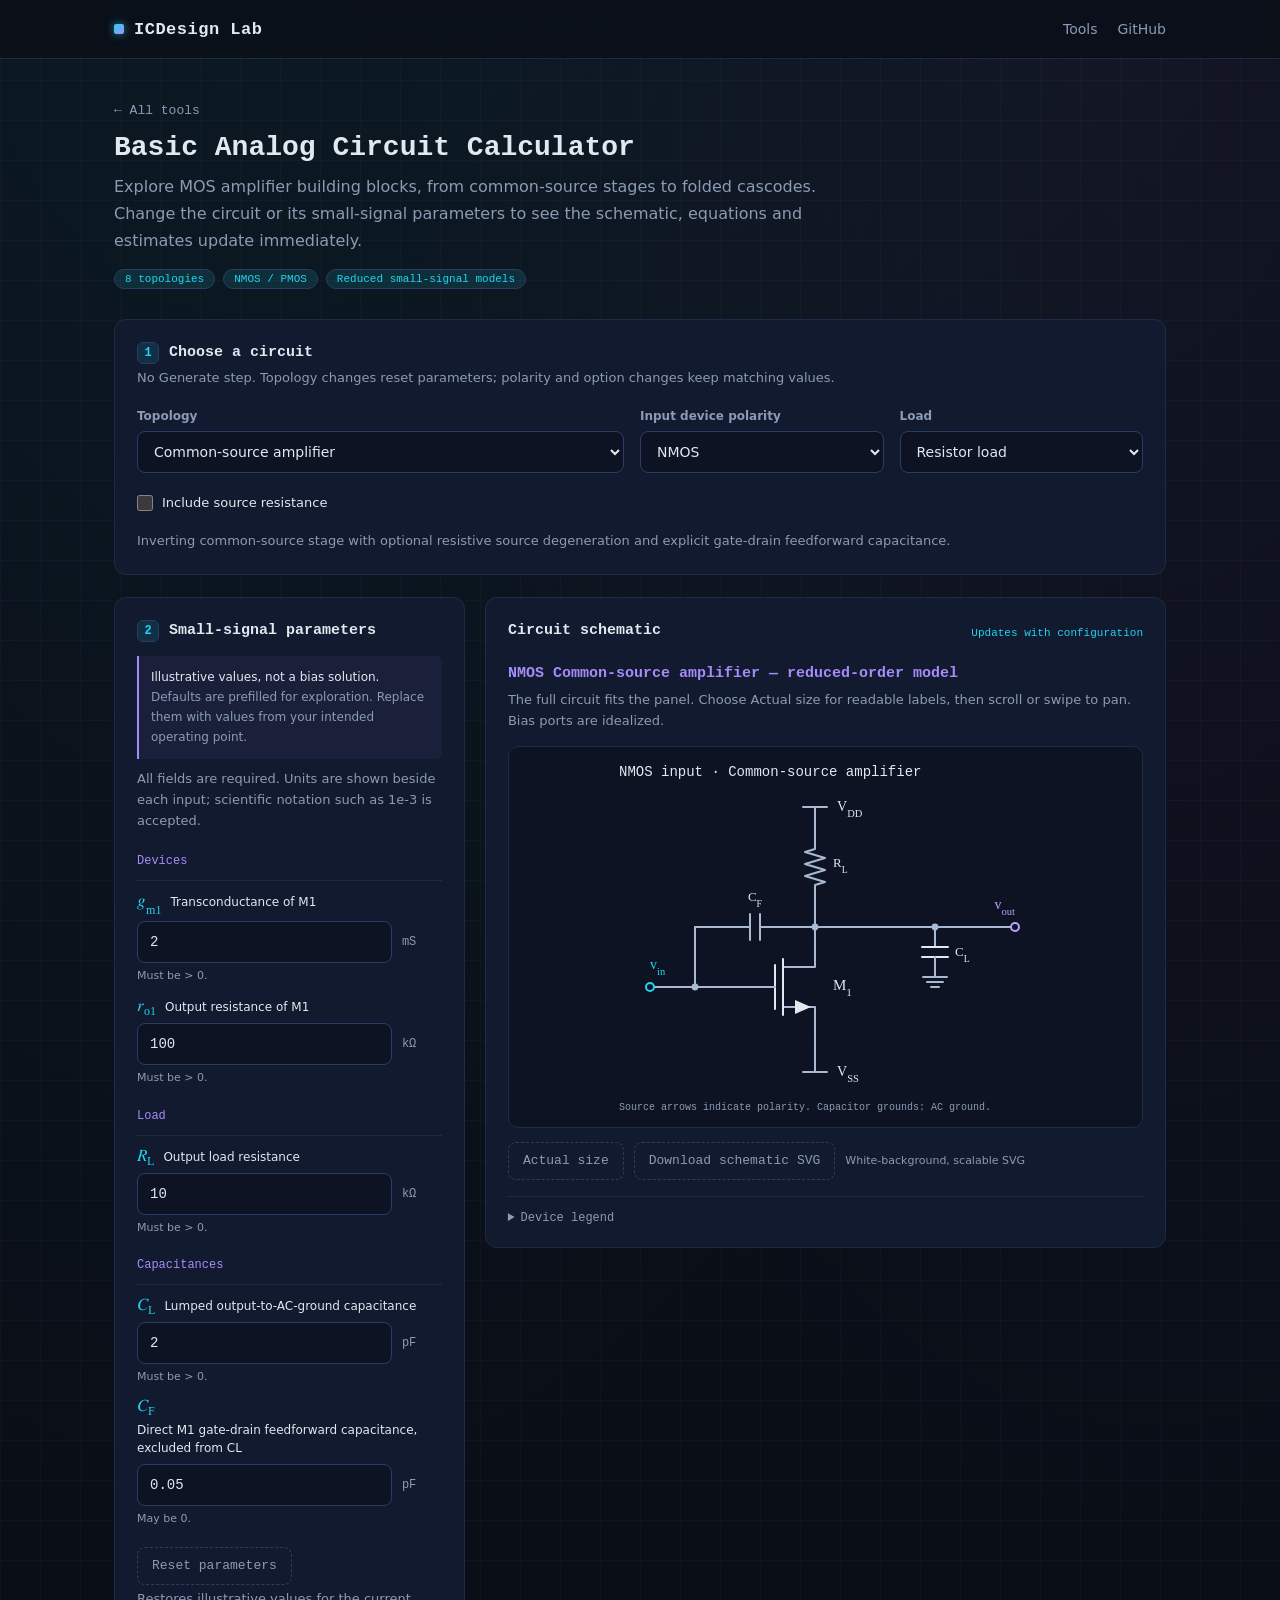
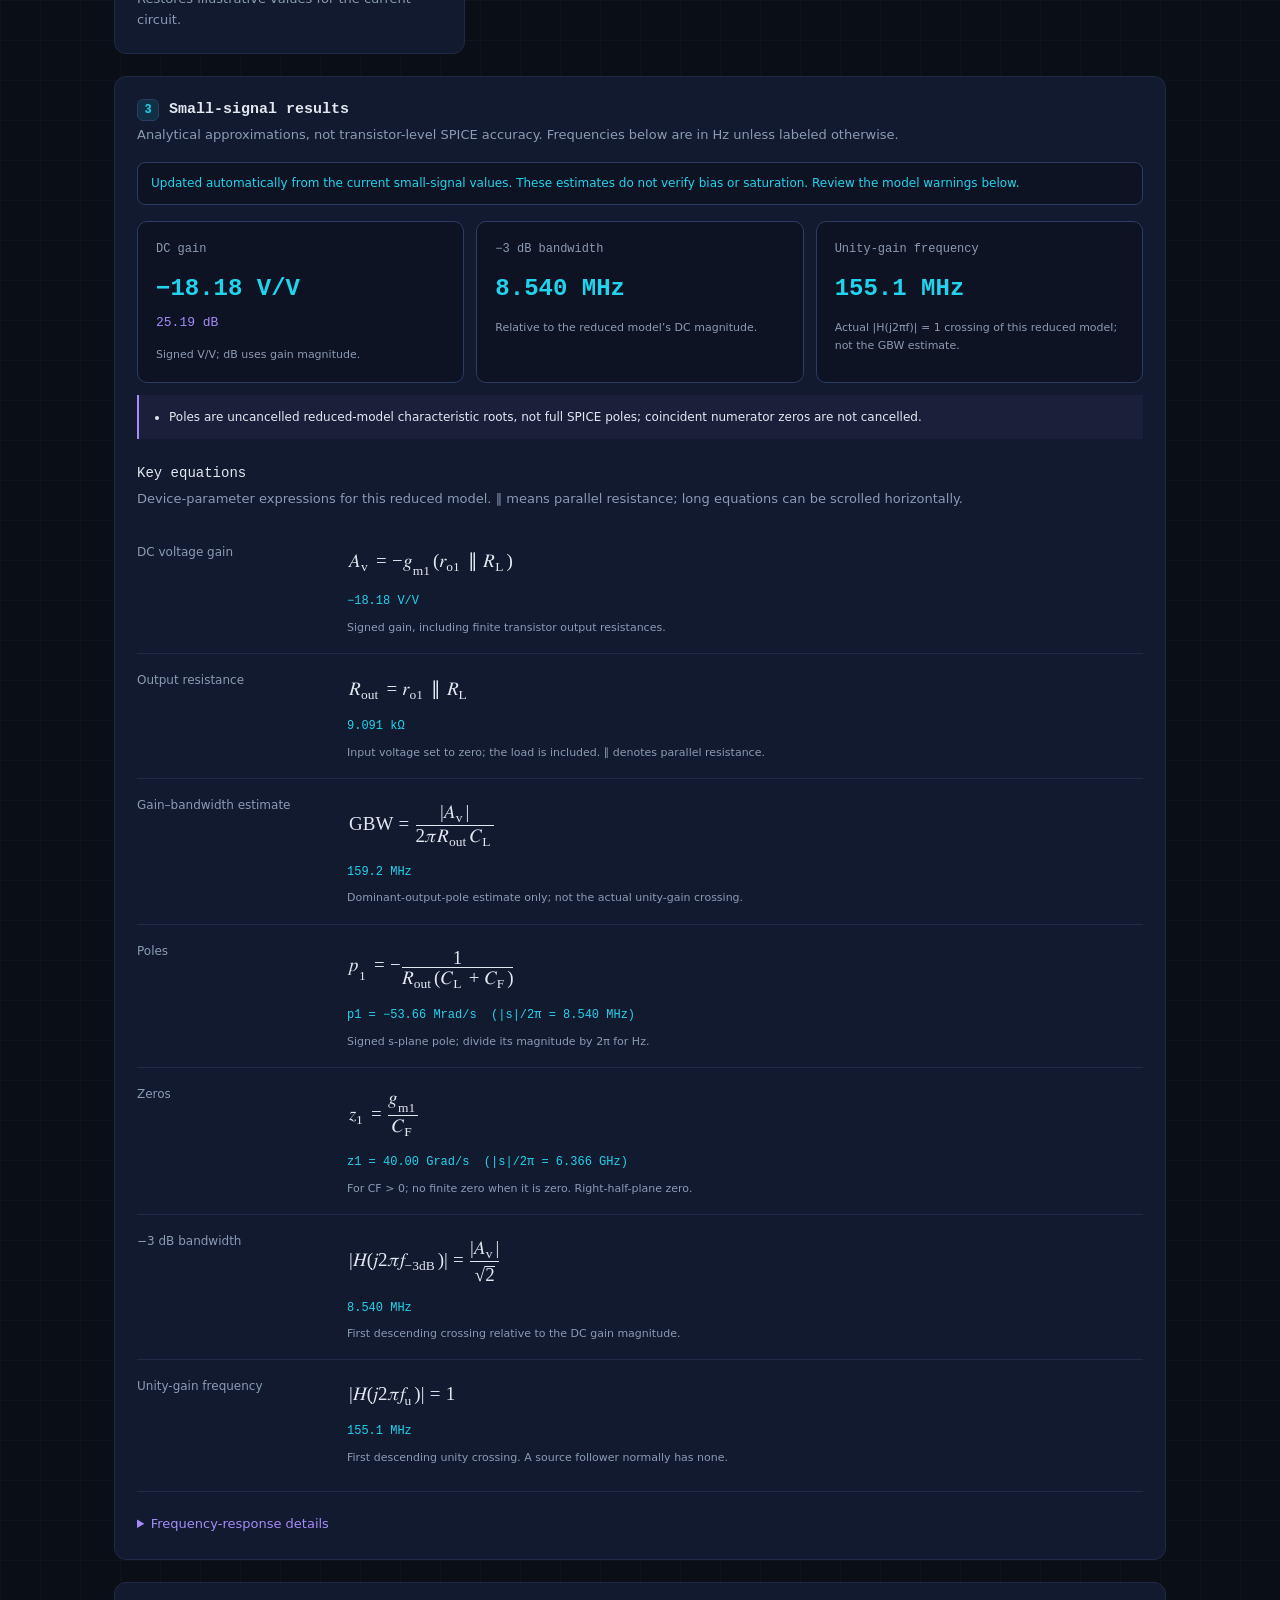
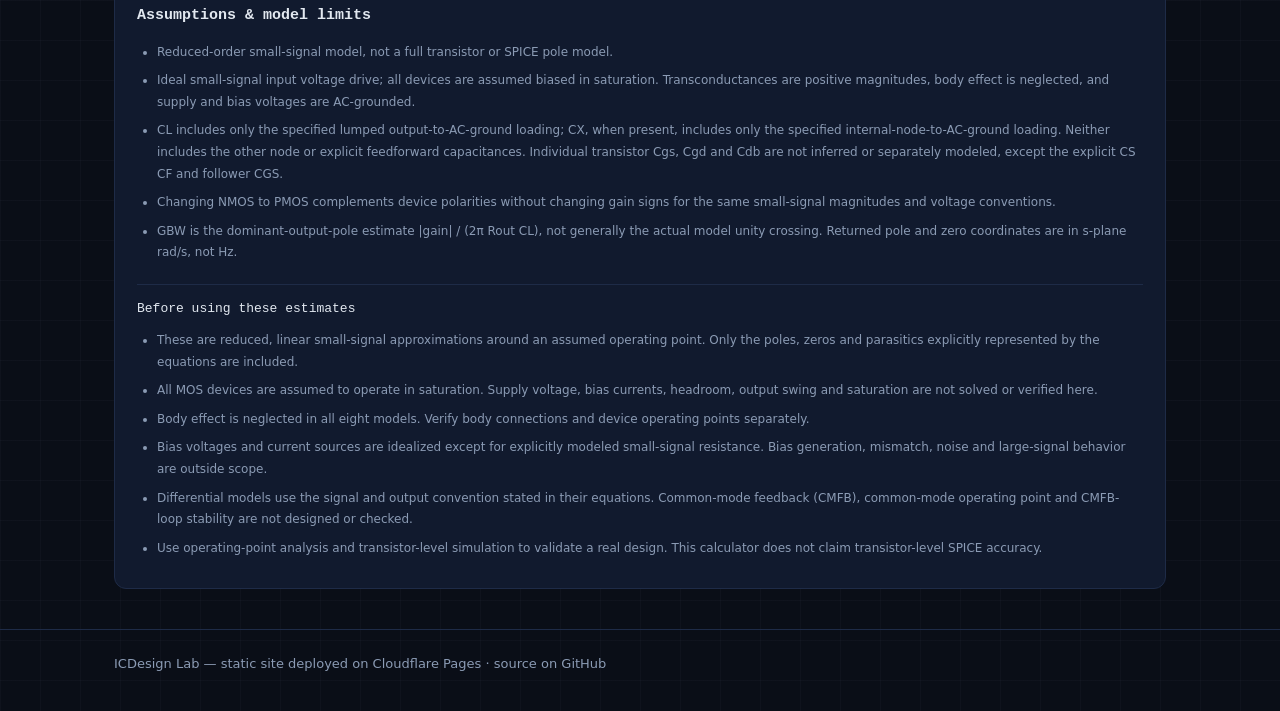
==== tools/analog-calculator.html @ 5e12c467 "feat(tools): add analog calculator and improve interactions Add textbook-style small-signal analysis" ====
<!DOCTYPE html>
<html lang="en">
<head>
  <meta charset="UTF-8">
  <meta name="viewport" content="width=device-width, initial-scale=1.0">
  <title>Basic Analog Circuit Calculator — ICDesign Lab</title>
  <meta name="description" content="Explore eight NMOS and PMOS amplifier topologies with live schematics, editable small-signal parameters, gain and bandwidth estimates, poles, zeros and model equations.">
  <link rel="stylesheet" href="../assets/css/style.css">
  <link rel="stylesheet" href="../assets/css/analog-calculator.css">
  <link rel="icon" href="data:image/svg+xml,&lt;svg xmlns='http://www.w3.org/2000/svg' viewBox='0 0 16 16'&gt;&lt;rect x='2' y='2' width='12' height='12' rx='2' fill='%2322d3ee'/&gt;&lt;/svg&gt;">
  <script src="../assets/js/analog-core.js" defer></script>
  <script src="../assets/js/analog-schematic.js" defer></script>
  <script src="../assets/js/analog-ui.js" defer></script>
</head>
<body class="analog-page">
  <header class="topbar">
    <div class="topbar-inner">
      <a class="brand" href="../index.html"><span class="chip-dot"></span>ICDesign Lab</a>
      <nav class="topnav" aria-label="Main navigation">
        <a href="../index.html">Tools</a>
        <a href="https://github.com/rodddddy/icdesign" target="_blank" rel="noopener">GitHub</a>
      </nav>
    </div>
  </header>

  <main class="wrap">
    <div class="tool-header">
      <a class="back-link" href="../index.html">&larr; All tools</a>
      <h1>Basic Analog Circuit Calculator</h1>
      <p>Explore MOS amplifier building blocks, from common-source stages to folded cascodes.
         Change the circuit or its small-signal parameters to see the schematic, equations and estimates update immediately.</p>
      <div class="analog-tags" aria-label="Calculator features">
        <span class="tool-tag">8 topologies</span>
        <span class="tool-tag">NMOS / PMOS</span>
        <span class="tool-tag">Reduced small-signal models</span>
      </div>
    </div>

    <noscript><p class="error-box">Enable JavaScript to display circuits and calculate small-signal results.</p></noscript>

    <section class="panel" aria-labelledby="analog-config-heading">
      <h2 id="analog-config-heading"><span class="step-num">1</span>Choose a circuit</h2>
      <p class="hint">No Generate step. Topology changes reset parameters; polarity and option changes keep matching values.</p>
      <div class="analog-config-grid">
        <div class="analog-control analog-topology-control">
          <label for="analog-type">Topology</label>
          <select id="analog-type" aria-describedby="analog-description">
            <option value="cs">Common-source amplifier</option>
            <option value="cg">Common-gate amplifier</option>
            <option value="cascode">Cascode amplifier</option>
            <option value="follower">Source follower</option>
            <option value="diff-five">Five-transistor differential amplifier</option>
            <option value="diff-cg">Differential common-gate amplifier</option>
            <option value="diff-cascode">Differential cascode amplifier</option>
            <option value="folded-cascode">Folded-cascode amplifier</option>
          </select>
        </div>
        <div class="analog-control">
          <label for="analog-polarity">Input device polarity</label>
          <select id="analog-polarity">
            <option value="nmos">NMOS</option>
            <option value="pmos">PMOS</option>
          </select>
        </div>
        <div class="analog-control" id="analog-load-control">
          <label for="analog-load">Load</label>
          <select id="analog-load">
            <option value="resistor">Resistor load</option>
            <option value="active">Active MOS load</option>
          </select>
        </div>
        <div class="analog-control analog-source-control" id="analog-source-control">
          <label class="analog-check" for="analog-source-resistance">
            <input type="checkbox" id="analog-source-resistance">
            <span>Include source resistance</span>
          </label>
        </div>
      </div>
      <p class="hint analog-description" id="analog-description"></p>
    </section>

    <div class="analog-workspace">
      <section class="panel analog-preview-panel" aria-labelledby="analog-schematic-heading">
        <div class="analog-section-head">
          <h2 id="analog-schematic-heading">Circuit schematic</h2>
          <span class="analog-live-label">Updates with configuration</span>
        </div>
        <h3 class="analog-circuit-title" id="analog-circuit-title">Small-signal amplifier</h3>
        <p class="hint" id="analog-schematic-help">The full circuit fits the panel. Choose Actual size for readable labels, then scroll or swipe to pan. Bias ports are idealized.</p>
        <div class="circuit-box" id="analog-schematic" role="region" aria-label="Circuit schematic" aria-describedby="analog-schematic-help" tabindex="0">
          <p class="analog-placeholder">Loading schematic…</p>
        </div>
        <div class="analog-toolbar">
          <button class="btn-add" id="analog-schematic-size" type="button" aria-controls="analog-schematic" aria-pressed="false" disabled>Actual size</button>
          <button class="btn-add" id="analog-download-svg" type="button" disabled>Download schematic SVG</button>
          <span class="hint">White-background, scalable SVG</span>
        </div>
        <p class="hint" id="analog-download-status" role="status" aria-live="polite"></p>
        <details class="analog-legend" id="analog-legend" hidden>
          <summary>Device legend</summary>
          <dl id="analog-devices"></dl>
        </details>
      </section>

      <section class="panel analog-parameters-panel" aria-labelledby="analog-parameters-heading">
        <h2 id="analog-parameters-heading"><span class="step-num">2</span>Small-signal parameters</h2>
        <p class="analog-notice" id="analog-default-notice"><strong>Illustrative values, not a bias solution.</strong>
          Defaults are prefilled for exploration. Replace them with values from your intended operating point.</p>
        <p class="hint" id="analog-input-help">All fields are required. Units are shown beside each input; scientific notation such as 1e-3 is accepted.</p>
        <div id="analog-parameters" aria-describedby="analog-default-notice analog-input-help"></div>
        <button class="btn-add" id="analog-reset" type="button" disabled>Reset parameters</button>
        <p class="hint">Restores illustrative values for the current circuit.</p>
      </section>
    </div>

    <section class="panel" id="analog-results" aria-labelledby="analog-results-heading">
      <h2 id="analog-results-heading"><span class="step-num">3</span>Small-signal results</h2>
      <p class="hint">Analytical approximations, not transistor-level SPICE accuracy. Frequencies below are in Hz unless labeled otherwise.</p>
      <p class="analog-status" id="analog-status" role="status" aria-live="polite" aria-atomic="true">Loading the reduced model…</p>
      <div class="analog-metric-grid">
        <article class="analog-metric">
          <h3>DC gain</h3>
          <output class="analog-metric-value" data-metric="gain">—</output>
          <output class="analog-metric-secondary" data-metric="gainDb">—</output>
          <p>Signed V/V; dB uses gain magnitude.</p>
        </article>
        <article class="analog-metric">
          <h3>−3 dB bandwidth</h3>
          <output class="analog-metric-value" data-metric="bandwidth">—</output>
          <p>Relative to the reduced model’s DC magnitude.</p>
        </article>
        <article class="analog-metric">
          <h3>Unity-gain frequency</h3>
          <output class="analog-metric-value" data-metric="unity">—</output>
          <p>Actual |H(j2πf)| = 1 crossing of this reduced model; not the GBW estimate.</p>
        </article>
      </div>
      <ul class="analog-warnings" id="analog-warnings" aria-label="Model warnings" hidden></ul>
      <h3 class="analog-subheading">Key equations</h3>
      <p class="hint">Device-parameter expressions for this reduced model. ∥ means parallel resistance; long equations can be scrolled horizontally.</p>
      <dl class="analog-formulas" id="analog-formulas"></dl>
      <details class="analog-frequency-details" id="analog-frequency-details">
        <summary>Frequency-response details</summary>
        <p class="hint">Transfer function, pole calculation and numerical coefficients. Equations remain visible when parameter inputs are incomplete.</p>
        <dl class="analog-formulas" id="analog-frequency-formulas"></dl>
      </details>
    </section>

    <section class="panel" aria-labelledby="analog-assumptions-heading">
      <h2 id="analog-assumptions-heading">Assumptions &amp; model limits</h2>
      <ul class="analog-assumptions" id="analog-assumptions"></ul>
      <div class="analog-limits">
        <h3>Before using these estimates</h3>
        <ul>
          <li>These are reduced, linear small-signal approximations around an assumed operating point. Only the poles, zeros and parasitics explicitly represented by the equations are included.</li>
          <li>All MOS devices are assumed to operate in saturation. Supply voltage, bias currents, headroom, output swing and saturation are not solved or verified here.</li>
          <li>Body effect is neglected in all eight models. Verify body connections and device operating points separately.</li>
          <li>Bias voltages and current sources are idealized except for explicitly modeled small-signal resistance. Bias generation, mismatch, noise and large-signal behavior are outside scope.</li>
          <li>Differential models use the signal and output convention stated in their equations. Common-mode feedback (CMFB), common-mode operating point and CMFB-loop stability are not designed or checked.</li>
          <li>Use operating-point analysis and transistor-level simulation to validate a real design. This calculator does not claim transistor-level SPICE accuracy.</li>
        </ul>
      </div>
    </section>
  </main>

  <footer class="site-footer">
    <div class="wrap">ICDesign Lab — static site deployed on Cloudflare Pages · source on GitHub</div>
  </footer>
</body>
</html>
---- assets/css/style.css ----
:root {
  --bg: #0a0e17;
  --bg-soft: #0d1322;
  --card: #111a2e;
  --card-hover: #14203a;
  --border: #1e2b47;
  --border-strong: #2b3d63;
  --text: #e2e8f0;
  --muted: #8b9bb4;
  --accent: #22d3ee;
  --accent-soft: rgba(34, 211, 238, 0.12);
  --violet: #a78bfa;
  --danger: #f87171;
  --danger-soft: rgba(248, 113, 113, 0.1);
  --ok: #34d399;
  --sg-wire: #93a5c0;
  --sg-gate: #dbe4f0;
  --sg-label: var(--muted);
  --sg-out: var(--violet);
  --mono: ui-monospace, "Cascadia Code", "JetBrains Mono", Consolas, "Courier New", monospace;
  --sans: system-ui, -apple-system, "Segoe UI", Roboto, "Helvetica Neue", Arial, sans-serif;
}

* { box-sizing: border-box; }

body {
  margin: 0;
  font-family: var(--sans);
  background: var(--bg);
  color: var(--text);
  min-height: 100vh;
  background-image:
    radial-gradient(ellipse 80% 50% at 20% -10%, rgba(34, 211, 238, 0.07), transparent),
    radial-gradient(ellipse 60% 40% at 90% 0%, rgba(167, 139, 250, 0.06), transparent),
    linear-gradient(rgba(139, 155, 180, 0.04) 1px, transparent 1px),
    linear-gradient(90deg, rgba(139, 155, 180, 0.04) 1px, transparent 1px);
  background-size: auto, auto, 40px 40px, 40px 40px;
}

a { color: var(--accent); text-decoration: none; }
a:hover { text-decoration: underline; }

.wrap { max-width: 1100px; margin: 0 auto; padding: 0 24px; }

.topbar {
  border-bottom: 1px solid var(--border);
  background: rgba(10, 14, 23, 0.8);
  backdrop-filter: blur(8px);
  position: sticky;
  top: 0;
  z-index: 10;
}
.topbar-inner {
  display: flex; align-items: center; gap: 16px;
  height: 58px; max-width: 1100px; margin: 0 auto; padding: 0 24px;
}
.brand {
  font-family: var(--mono); font-weight: 700; font-size: 17px;
  color: var(--text); letter-spacing: 0.5px; display: flex; align-items: center; gap: 10px;
}
.brand:hover { text-decoration: none; }
.brand .chip-dot {
  width: 10px; height: 10px; border-radius: 2px;
  background: linear-gradient(135deg, var(--accent), var(--violet));
  box-shadow: 0 0 10px rgba(34, 211, 238, 0.6);
}
.topnav { margin-left: auto; display: flex; gap: 20px; font-size: 14px; }
.topnav a { color: var(--muted); }
.topnav a:hover { color: var(--text); text-decoration: none; }

.hero { padding: 72px 0 32px; }
.hero h1 {
  font-size: 40px; margin: 0 0 14px; letter-spacing: -0.5px;
  font-family: var(--mono);
}
.hero h1 .grad {
  background: linear-gradient(90deg, var(--accent), var(--violet));
  -webkit-background-clip: text; background-clip: text; color: transparent;
}
.hero p { color: var(--muted); font-size: 16px; max-width: 640px; line-height: 1.7; margin: 0; }

.section-title {
  font-family: var(--mono); font-size: 13px; text-transform: uppercase;
  letter-spacing: 2px; color: var(--muted); margin: 40px 0 18px;
  display: flex; align-items: center; gap: 12px;
}
.section-title::after { content: ""; flex: 1; height: 1px; background: var(--border); }

.tools-grid { display: grid; grid-template-columns: repeat(auto-fill, minmax(300px, 1fr)); gap: 18px; padding-bottom: 40px; }

.tool-card {
  display: block; background: var(--card); border: 1px solid var(--border);
  border-radius: 12px; padding: 22px; color: var(--text);
  transition: border-color 0.2s, transform 0.2s, box-shadow 0.2s;
}
a.tool-card:hover {
  text-decoration: none; border-color: var(--accent);
  transform: translateY(-2px);
  box-shadow: 0 8px 30px rgba(34, 211, 238, 0.12);
}
.tool-card.disabled { opacity: 0.55; cursor: default; }
.tool-icon {
  width: 42px; height: 42px; border-radius: 10px;
  background: var(--accent-soft); border: 1px solid var(--border-strong);
  display: flex; align-items: center; justify-content: center; margin-bottom: 14px;
}
.tool-icon svg { width: 22px; height: 22px; stroke: var(--accent); fill: none; stroke-width: 1.6; }
.tool-card h3 { margin: 0 0 8px; font-size: 17px; }
.tool-card p { margin: 0; color: var(--muted); font-size: 13.5px; line-height: 1.6; }
.tool-tag {
  display: inline-block; margin-top: 12px; font-family: var(--mono); font-size: 11px;
  color: var(--accent); border: 1px solid var(--border-strong); border-radius: 999px;
  padding: 3px 10px; background: var(--accent-soft);
}

footer.site-footer {
  border-top: 1px solid var(--border); color: var(--muted); font-size: 13px;
  padding: 26px 0 40px; margin-top: 40px;
}

/* ---------- tool page ---------- */
.tool-header { padding: 40px 0 8px; }
.tool-header h1 { font-family: var(--mono); font-size: 28px; margin: 0 0 10px; }
.tool-header p { color: var(--muted); margin: 0; line-height: 1.7; max-width: 720px; }
.back-link { font-size: 13px; font-family: var(--mono); color: var(--muted); }
.back-link:hover { color: var(--accent); text-decoration: none; }

.panel {
  background: var(--card); border: 1px solid var(--border); border-radius: 12px;
  padding: 22px; margin: 22px 0;
}
.panel h2 {
  font-family: var(--mono); font-size: 15px; margin: 0 0 4px;
  display: flex; align-items: center; gap: 10px;
}
.step-num {
  display: inline-flex; align-items: center; justify-content: center;
  width: 22px; height: 22px; border-radius: 6px; font-size: 12px;
  background: var(--accent-soft); color: var(--accent); border: 1px solid var(--border-strong);
}
.panel .hint { color: var(--muted); font-size: 13px; margin: 4px 0 0; line-height: 1.6; }

.sig-cols { display: grid; grid-template-columns: 1fr 1fr; gap: 24px; margin-top: 16px; }
@media (max-width: 720px) { .sig-cols { grid-template-columns: 1fr; } }
.sig-col h3 { font-size: 13px; font-family: var(--mono); color: var(--muted); margin: 0 0 10px; text-transform: uppercase; letter-spacing: 1px; }
.sig-row { display: flex; gap: 8px; margin-bottom: 8px; align-items: center; }
.sig-row input {
  flex: 1; background: var(--bg-soft); border: 1px solid var(--border);
  color: var(--text); border-radius: 8px; padding: 8px 12px;
  font-family: var(--mono); font-size: 14px; outline: none;
}
.sig-row input:focus { border-color: var(--accent); }
.sig-row input.invalid { border-color: var(--danger); }
.btn-mini {
  background: var(--bg-soft); border: 1px solid var(--border); color: var(--muted);
  border-radius: 8px; width: 34px; height: 34px; font-size: 16px; cursor: pointer;
  display: inline-flex; align-items: center; justify-content: center; flex: none;
}
.btn-mini:hover { color: var(--text); border-color: var(--border-strong); }
.btn-mini.remove:hover { color: var(--danger); border-color: var(--danger); }
.btn-add {
  background: transparent; border: 1px dashed var(--border-strong); color: var(--muted);
  border-radius: 8px; padding: 7px 14px; font-size: 13px; cursor: pointer; font-family: var(--mono);
}
.btn-add:hover { color: var(--accent); border-color: var(--accent); }

.gate-chips { display: flex; flex-wrap: wrap; gap: 10px; margin-top: 16px; }
.gate-chip { width: 120px; flex: none; font-family: var(--mono); }
.gate-type { position: relative; display: block; text-align: center; cursor: pointer; user-select: none; }
.gate-type input { position: absolute; opacity: 0; width: 1px; height: 1px; margin: 0; }
.gate-type span {
  display: block; padding: 7px 8px; border: 1px solid var(--border-strong); border-radius: 999px;
  background: var(--bg-soft); color: var(--muted); font-size: 13px; line-height: 16px;
  transition: background 0.15s, border-color 0.15s, color 0.15s;
}
.gate-type:hover span { color: var(--text); border-color: var(--accent); }
.gate-type input:checked + span,
.gate-type input:indeterminate + span {
  color: var(--accent); border-color: var(--accent); background: var(--accent-soft);
  box-shadow: 0 0 10px rgba(34, 211, 238, 0.12);
}
.gate-type input:focus-visible + span { outline: 2px solid var(--accent); outline-offset: 3px; }
.gate-inputs { display: flex; justify-content: center; gap: 8px; margin-top: 4px; }
.gate-input-option {
  display: inline-flex; align-items: center; gap: 4px; min-height: 24px;
  color: var(--muted); font-size: 12px; cursor: pointer; user-select: none;
}
.gate-input-option:hover { color: var(--text); }
.gate-input-option input { width: 12px; height: 12px; margin: 0; accent-color: var(--accent); cursor: pointer; }
.gate-input-option input:checked + span { color: var(--accent); }
.gate-input-option input:focus-visible { outline: 2px solid var(--accent); outline-offset: 2px; }
.gate-unary { margin-top: 4px; line-height: 24px; text-align: center; color: var(--muted); font-size: 11px; }
.chipbar { display: flex; gap: 10px; flex-wrap: wrap; margin-top: 14px; }

.mode-tabs { display: flex; gap: 8px; margin: 14px 0; }
.mode-tab[aria-selected="true"] { color: var(--accent); border-color: var(--accent); background: var(--accent-soft); }
.expression-palette { display: flex; flex-wrap: wrap; gap: 6px; margin-top: 10px; }
.expression-palette .btn-add { padding: 6px 10px; max-width: 100%; overflow-wrap: anywhere; }
#expression-editor { margin: 14px 0 10px; }
.expression-input-row {
  display: grid; grid-template-columns: minmax(0, 10ch) minmax(0, 1fr);
  align-items: center; gap: 10px; margin-bottom: 8px;
}
.expression-input-row label { color: var(--violet); font-family: var(--mono); min-width: 0; overflow-wrap: anywhere; }
.expression-field { position: relative; min-width: 0; border-radius: 8px; background: var(--bg-soft); }
.expression-input, .expression-mirror { font-family: var(--mono); font-size: 14px; line-height: 20px; }
.expression-highlights {
  position: absolute; inset: 1px 13px; overflow: hidden; pointer-events: none;
  display: flex; align-items: center;
}
.expression-mirror { position: relative; flex: none; white-space: pre; color: transparent; }
.expression-mirror .matched {
  position: absolute; background: rgba(34, 211, 238, 0.3); border-radius: 2px;
  box-shadow: inset 0 0 0 1px var(--accent);
}
.expression-input {
  position: relative; display: block; width: 100%; min-width: 0; background: transparent;
  border: 1px solid var(--border); color: var(--text); border-radius: 8px; padding: 8px 12px;
}
.expression-input:focus { border-color: var(--accent); }
.expression-input.invalid, .expression-input[aria-invalid="true"] { border-color: var(--danger); }
.mode-tab:focus-visible, .expression-palette .btn-add:focus-visible,
.expression-input:focus-visible, #dl-expression-excel:focus-visible { outline: 2px solid var(--accent); outline-offset: 3px; }
.panel h2.result-subheading { font-size: 14px; }

.tt-wrap { overflow: auto; max-height: 480px; border: 1px solid var(--border); border-radius: 10px; margin-top: 16px; }
table.tt { border-collapse: collapse; width: 100%; font-family: var(--mono); font-size: 13.5px; }
table.tt th, table.tt td { padding: 7px 14px; text-align: center; border-bottom: 1px solid var(--border); }
table.tt thead th {
  position: sticky; top: 0; background: var(--bg-soft); color: var(--accent);
  font-weight: 600; letter-spacing: 0.5px; z-index: 1;
}
table.tt thead th.in-col { color: var(--text); }
table.tt thead th.out-col { color: var(--violet); }
table.tt tbody tr:nth-child(even) { background: rgba(139, 155, 180, 0.03); }
table.tt td.in-bit { color: var(--muted); }
table.tt td.out-cell { padding: 3px 8px; }
.tt-toggle {
  width: 44px; padding: 4px 0; text-align: center; cursor: pointer;
  background: transparent; border: 1px solid transparent; border-radius: 6px;
  color: var(--muted); font-family: var(--mono); font-size: 14px;
}
.tt-toggle:hover { border-color: var(--border-strong); color: var(--text); }
.tt-toggle.on { color: var(--violet); font-weight: 700; }
.tt-toggle:focus-visible { outline: 2px solid var(--violet); outline-offset: 1px; }
.tt-meta { color: var(--muted); font-size: 12.5px; font-family: var(--mono); margin-top: 10px; }

.btn-primary {
  background: linear-gradient(135deg, var(--accent), #0891b2);
  color: #06202a; font-weight: 700; font-family: var(--mono); font-size: 15px;
  border: none; border-radius: 10px; padding: 13px 34px; cursor: pointer;
  letter-spacing: 0.5px;
}
.btn-primary:hover { filter: brightness(1.12); }
.btn-primary:disabled { opacity: 0.4; cursor: not-allowed; }
.generate-bar { display: flex; align-items: center; gap: 16px; margin: 26px 0 10px; flex-wrap: wrap; }

.error-box {
  background: var(--danger-soft); border: 1px solid rgba(248, 113, 113, 0.4);
  border-radius: 10px; padding: 16px 18px; margin: 18px 0; color: #fecaca;
}
.error-box strong { color: var(--danger); font-family: var(--mono); display: block; margin-bottom: 6px; }
.error-box code { font-family: var(--mono); background: rgba(0,0,0,0.3); padding: 1px 6px; border-radius: 4px; font-size: 12.5px; }

.result-out { margin: 14px 0; }
.result-out .expr-name { font-family: var(--mono); font-weight: 700; color: var(--violet); font-size: 15px; }
.expr-html { font-family: var(--mono); font-size: 16px; margin: 8px 0 4px; letter-spacing: 0.5px; }
.expr-html .ovl { text-decoration: overline; }
.expr-ascii { font-family: var(--mono); font-size: 12.5px; color: var(--muted); margin: 2px 0 0; }
.stat-chips { display: flex; flex-wrap: wrap; gap: 8px; margin: 12px 0 4px; }
.stat-chip {
  font-family: var(--mono); font-size: 12px; color: var(--text);
  border: 1px solid var(--border-strong); background: var(--bg-soft);
  border-radius: 999px; padding: 4px 12px;
}
.stat-chip.total { color: var(--ok); border-color: rgba(52, 211, 153, 0.4); }
.stat-chip.map { color: var(--accent); }

.circuit-box {
  border: 1px solid var(--border); border-radius: 10px; background: var(--bg-soft);
  overflow: auto; margin-top: 14px;
}
.circuit-box svg { display: block; min-width: 100%; }
.circuit-toolbar { display: flex; gap: 12px; align-items: center; margin-top: 10px; }
.empty-note { color: var(--muted); font-size: 14px; padding: 8px 0; }

hr.sep { border: none; border-top: 1px solid var(--border); margin: 26px 0; }

.hidden { display: none !important; }

.expr-row {
  display: grid; grid-template-columns: auto auto 1fr; gap: 4px 12px;
  align-items: baseline; padding: 12px 0; border-bottom: 1px dashed var(--border);
}
.expr-row:last-child { border-bottom: none; }
.expr-name { font-family: var(--mono); font-weight: 700; color: var(--violet); font-size: 15px; }
.expr-eq { font-family: var(--mono); color: var(--muted); }
.expr-html { grid-column: 3; }
.expr-ascii { grid-column: 3; }
.expr-path {
  grid-column: 3; font-family: var(--mono); font-size: 11.5px; color: var(--accent);
  opacity: 0.85; margin-top: 2px;
}
.expr-path::before { content: "mapping: "; color: var(--muted); }

.error-title { color: var(--danger); font-family: var(--mono); font-weight: 700; margin-bottom: 6px; }
.error-msg { font-family: var(--mono); font-size: 13px; margin-bottom: 6px; }
.error-reasons { margin: 8px 0 0; padding-left: 20px; }
.error-reasons li { font-family: var(--mono); font-size: 12.5px; color: #fca5a5; margin: 3px 0; }
.error-reasons li:last-child { color: var(--muted); }
---- assets/css/analog-calculator.css ----
.analog-page {
  color-scheme: dark;
  overflow-wrap: anywhere;
}

.analog-page [hidden] { display: none !important; }
.analog-page .wrap, .analog-page .panel { min-width: 0; }
.analog-page .tool-header h1 { margin-top: 14px; }
.analog-page .analog-tags { display: flex; flex-wrap: wrap; gap: 8px; }
.analog-page .analog-tags .tool-tag { margin-top: 14px; }
.analog-page .step-num { flex: none; }
.analog-page .panel h2 { line-height: 1.5; }

.analog-page .analog-config-grid {
  display: grid;
  grid-template-columns: minmax(0, 2fr) repeat(2, minmax(0, 1fr));
  gap: 16px;
  margin-top: 20px;
}
.analog-page .analog-control { min-width: 0; }
.analog-page .analog-control > label {
  display: block;
  margin-bottom: 8px;
  color: var(--muted);
  font-size: 12px;
  font-weight: 600;
}
.analog-page select, .analog-page input[type="number"] {
  width: 100%;
  min-width: 0;
  max-width: 100%;
  border: 1px solid var(--border-strong);
  border-radius: 8px;
  background: var(--bg-soft);
  color: var(--text);
  font: 14px var(--mono);
  padding: 10px 12px;
  min-height: 42px;
}
.analog-page select { font-family: var(--sans); }
.analog-page select:hover, .analog-page input[type="number"]:hover { border-color: var(--muted); }
.analog-page select:focus, .analog-page input[type="number"]:focus { border-color: var(--accent); }
.analog-page :is(button, select, input, summary, .circuit-box, a):focus-visible {
  outline: 2px solid var(--accent);
  outline-offset: 3px;
}
.analog-page .analog-source-control { grid-column: 1 / -1; }
.analog-page .analog-control > .analog-check {
  display: inline-flex;
  align-items: center;
  gap: 9px;
  margin: 0;
  min-height: 28px;
  color: var(--text);
  font-size: 13px;
  font-weight: 400;
  cursor: pointer;
}
.analog-page .analog-check input {
  width: 16px;
  height: 16px;
  flex: none;
  margin: 0;
  accent-color: var(--accent);
}
.analog-page .analog-description { margin-top: 14px; }

.analog-page .analog-workspace {
  display: grid;
  grid-template-columns: minmax(270px, 0.85fr) minmax(0, 1.65fr);
  grid-template-areas: "parameters schematic";
  gap: 20px;
  align-items: start;
  margin: 22px 0;
}
.analog-page .analog-workspace > .panel { margin: 0; }
.analog-page .analog-parameters-panel { grid-area: parameters; }
.analog-page .analog-preview-panel { grid-area: schematic; }
.analog-page .analog-section-head {
  display: flex;
  align-items: center;
  justify-content: space-between;
  flex-wrap: wrap;
  gap: 8px;
}
.analog-page .analog-live-label { color: var(--accent); font: 11px var(--mono); }
.analog-page .analog-circuit-title { color: var(--violet); font: 600 15px/1.6 var(--mono); margin: 16px 0 4px; }
.analog-page .circuit-box {
  width: 100%;
  max-width: 100%;
  min-width: 0;
  max-height: 580px;
  overflow: auto;
  overscroll-behavior: contain;
  scrollbar-color: var(--border-strong) var(--bg-soft);
  scrollbar-width: thin;
}
.analog-page .circuit-box svg {
  display: block;
  width: var(--analog-svg-width);
  min-width: 0;
  max-width: 100%;
  height: auto;
  max-height: 578px;
  margin: 0 auto;
}
.analog-page .circuit-box.analog-actual-size svg { max-width: none; max-height: none; }
.analog-page .analog-placeholder { margin: 0; padding: 32px 18px; color: var(--muted); font-size: 13px; }
.analog-page .analog-toolbar { display: flex; align-items: center; flex-wrap: wrap; gap: 10px; margin-top: 14px; }
.analog-page .btn-add { min-height: 38px; max-width: 100%; white-space: normal; line-height: 1.5; }
.analog-page .btn-add:disabled { opacity: 0.45; cursor: not-allowed; }
.analog-page .analog-toolbar .hint { margin: 0; font-size: 11px; }
.analog-page .analog-legend { border-top: 1px solid var(--border); margin-top: 16px; padding-top: 14px; }
.analog-page .analog-legend summary { color: var(--muted); font: 12px var(--mono); cursor: pointer; }
.analog-page .analog-legend dl { margin: 10px 0 0; }
.analog-page .analog-legend dl > div { display: grid; grid-template-columns: minmax(0, 1fr) minmax(0, 3fr); gap: 12px; padding: 6px 0; font-size: 12px; }
.analog-page .analog-legend dt { color: var(--violet); font-family: var(--mono); }
.analog-page .analog-legend dd { margin: 0; color: var(--muted); line-height: 1.5; }

.analog-page .analog-notice {
  padding: 12px;
  border-left: 2px solid var(--violet);
  border-radius: 0 6px 6px 0;
  background: rgba(167, 139, 250, 0.06);
  color: var(--muted);
  font-size: 12px;
  line-height: 1.65;
  margin: 14px 0 10px;
}
.analog-page .analog-notice strong { display: block; color: var(--text); font-weight: 500; }
.analog-page .analog-parameter-group { min-width: 0; margin: 20px 0; padding: 0; border: 0; }
.analog-page .analog-parameter-group legend {
  padding: 0 0 10px;
  margin-bottom: 12px;
  width: 100%;
  border-bottom: 1px solid var(--border);
  color: var(--violet);
  font: 12px/1.5 var(--mono);
}
.analog-page .analog-field { min-width: 0; margin-bottom: 14px; }
.analog-page .analog-field:last-child { margin-bottom: 0; }
.analog-page .analog-field > label { display: flex; align-items: baseline; flex-wrap: wrap; gap: 6px; margin-bottom: 7px; font-size: 12px; line-height: 1.5; }
.analog-page .analog-symbol { color: var(--accent); font: 13px var(--mono); }
.analog-page .analog-input-row { display: grid; grid-template-columns: minmax(0, 1fr) minmax(40px, auto); align-items: center; gap: 10px; }
.analog-page .analog-unit { color: var(--muted); font: 12px var(--mono); white-space: nowrap; }
.analog-page .analog-field-hint { margin: 5px 0 0; font-size: 11px; color: var(--muted); line-height: 1.5; }
.analog-page .analog-field.invalid input { border-color: var(--danger); background: var(--danger-soft); }
.analog-page .analog-field.invalid .analog-field-hint { color: var(--danger); }

.analog-page .analog-status {
  border: 1px solid var(--border-strong);
  border-radius: 8px;
  padding: 11px 13px;
  color: var(--muted);
  background: var(--bg-soft);
  font-size: 12px;
  line-height: 1.6;
  margin: 16px 0;
}
.analog-page .analog-status[data-state="valid"] { color: var(--accent); }
.analog-page .analog-status[data-state="invalid"], .analog-page .analog-status[data-state="error"] {
  border-color: rgba(248, 113, 113, 0.4);
  color: var(--danger);
  background: var(--danger-soft);
}
.analog-page .analog-metric-grid { display: grid; grid-template-columns: repeat(3, minmax(0, 1fr)); gap: 12px; }
.analog-page .analog-metric { min-width: 0; border: 1px solid var(--border-strong); border-radius: 10px; padding: 18px; background: var(--bg-soft); }
.analog-page .analog-metric h3 { margin: 0 0 14px; font: 12px/1.5 var(--mono); color: var(--muted); }
.analog-page .analog-metric-value { display: block; color: var(--accent); font: 600 clamp(18px, 2.1vw, 24px)/1.45 var(--mono); }
.analog-page .analog-metric-value.analog-no-value { font-size: 14px; color: var(--muted); }
.analog-page .analog-metric-secondary { display: block; color: var(--violet); font: 13px/1.7 var(--mono); margin-top: 5px; }
.analog-page .analog-metric p { color: var(--muted); font-size: 11px; line-height: 1.6; margin: 12px 0 0; }
.analog-page .analog-warnings { border-left: 2px solid var(--violet); background: rgba(167, 139, 250, 0.06); padding: 12px 14px 12px 30px; color: var(--text); font-size: 12px; line-height: 1.7; }
.analog-page .analog-subheading { font: 14px var(--mono); margin: 26px 0 8px; }
.analog-page .analog-formulas { margin: 16px 0 0; }
.analog-page .analog-formulas > div { display: grid; grid-template-columns: minmax(0, 190px) minmax(0, 1fr); gap: 10px 20px; padding: 16px 0; border-bottom: 1px solid var(--border); }
.analog-page .analog-formulas > div:last-child { border-bottom: 0; padding-bottom: 0; }
.analog-page .analog-formulas dt { font-size: 12px; line-height: 1.7; color: var(--muted); }
.analog-page .analog-formulas dd { min-width: 0; margin: 0; }
.analog-page .analog-expression {
  max-width: 100%;
  overflow-x: auto;
  padding: 10px 2px;
  color: var(--text);
  white-space: nowrap;
  overflow-wrap: normal;
  scrollbar-width: thin;
  scrollbar-color: var(--border-strong) transparent;
}
.analog-page math { font-family: "Cambria Math", "STIX Two Math", math; font-size: 19px; }
.analog-page .analog-expression > math { display: block; width: max-content; min-width: 0; margin: 0; text-align: left; }
.analog-page .analog-symbol math { font-size: 17px; }
.analog-page .analog-derived-value { display: block; margin-top: 6px; color: var(--accent); font: 12px/1.8 var(--mono); white-space: pre-wrap; overflow-wrap: anywhere; }
.analog-page .analog-derived-value .analog-expression { color: inherit; }
.analog-page .analog-derived-value math { font-size: 17px; }
.analog-page .analog-formula-note { color: var(--muted); font-size: 11px; line-height: 1.65; margin: 6px 0 0; }
.analog-page .analog-frequency-details { min-width: 0; border-top: 1px solid var(--border); padding-top: 18px; margin-top: 24px; }
.analog-page .analog-frequency-details > summary { color: var(--violet); cursor: pointer; font-size: 13px; padding: 6px 0; }
.analog-page .analog-expression:focus-visible { outline: 2px solid var(--accent); outline-offset: 2px; }
.analog-page .analog-assumptions, .analog-page .analog-limits ul { padding-left: 20px; margin: 14px 0 0; font-size: 12px; color: var(--muted); line-height: 1.8; }
.analog-page .analog-assumptions li, .analog-page .analog-limits li { margin: 7px 0; }
.analog-page .analog-limits { border-top: 1px solid var(--border); margin-top: 20px; padding-top: 16px; }
.analog-page .analog-limits h3 { font: 13px var(--mono); margin: 0; }

@media (max-width: 800px) {
  .analog-page .analog-workspace { grid-template-columns: minmax(0, 1fr); grid-template-areas: "schematic" "parameters"; }
  .analog-page #analog-parameters { display: grid; grid-template-columns: repeat(2, minmax(0, 1fr)); column-gap: 22px; }
  .analog-page .analog-config-grid { grid-template-columns: repeat(2, minmax(0, 1fr)); }
  .analog-page .analog-topology-control { grid-column: 1 / -1; }
}

@media (max-width: 600px) {
  .analog-page .wrap { padding: 0 16px; }
  .analog-page .topbar-inner { padding: 0 16px; gap: 12px; }
  .analog-page .brand { font-size: 15px; gap: 8px; letter-spacing: 0; }
  .analog-page .topnav { gap: 12px; font-size: 12px; }
  .analog-page .tool-header { padding-top: 28px; }
  .analog-page .tool-header h1 { font-size: 24px; line-height: 1.4; }
  .analog-page .tool-header p { font-size: 14px; }
  .analog-page .panel { padding: 16px; }
  .analog-page .analog-config-grid { gap: 14px 10px; }
  .analog-page select { padding: 10px 8px; font-size: 13px; }
  .analog-page #analog-parameters { grid-template-columns: minmax(0, 1fr); }
  .analog-page .analog-metric-grid { grid-template-columns: minmax(0, 1fr); }
  .analog-page .analog-metric-value { font-size: 23px; }
  .analog-page .analog-formulas > div { grid-template-columns: minmax(0, 1fr); gap: 5px; }
  .analog-page .analog-formulas dt { color: var(--violet); }
  .analog-page .circuit-box { max-height: 470px; }
  .analog-page .circuit-box:not(.analog-actual-size) svg { max-height: 468px; }
}
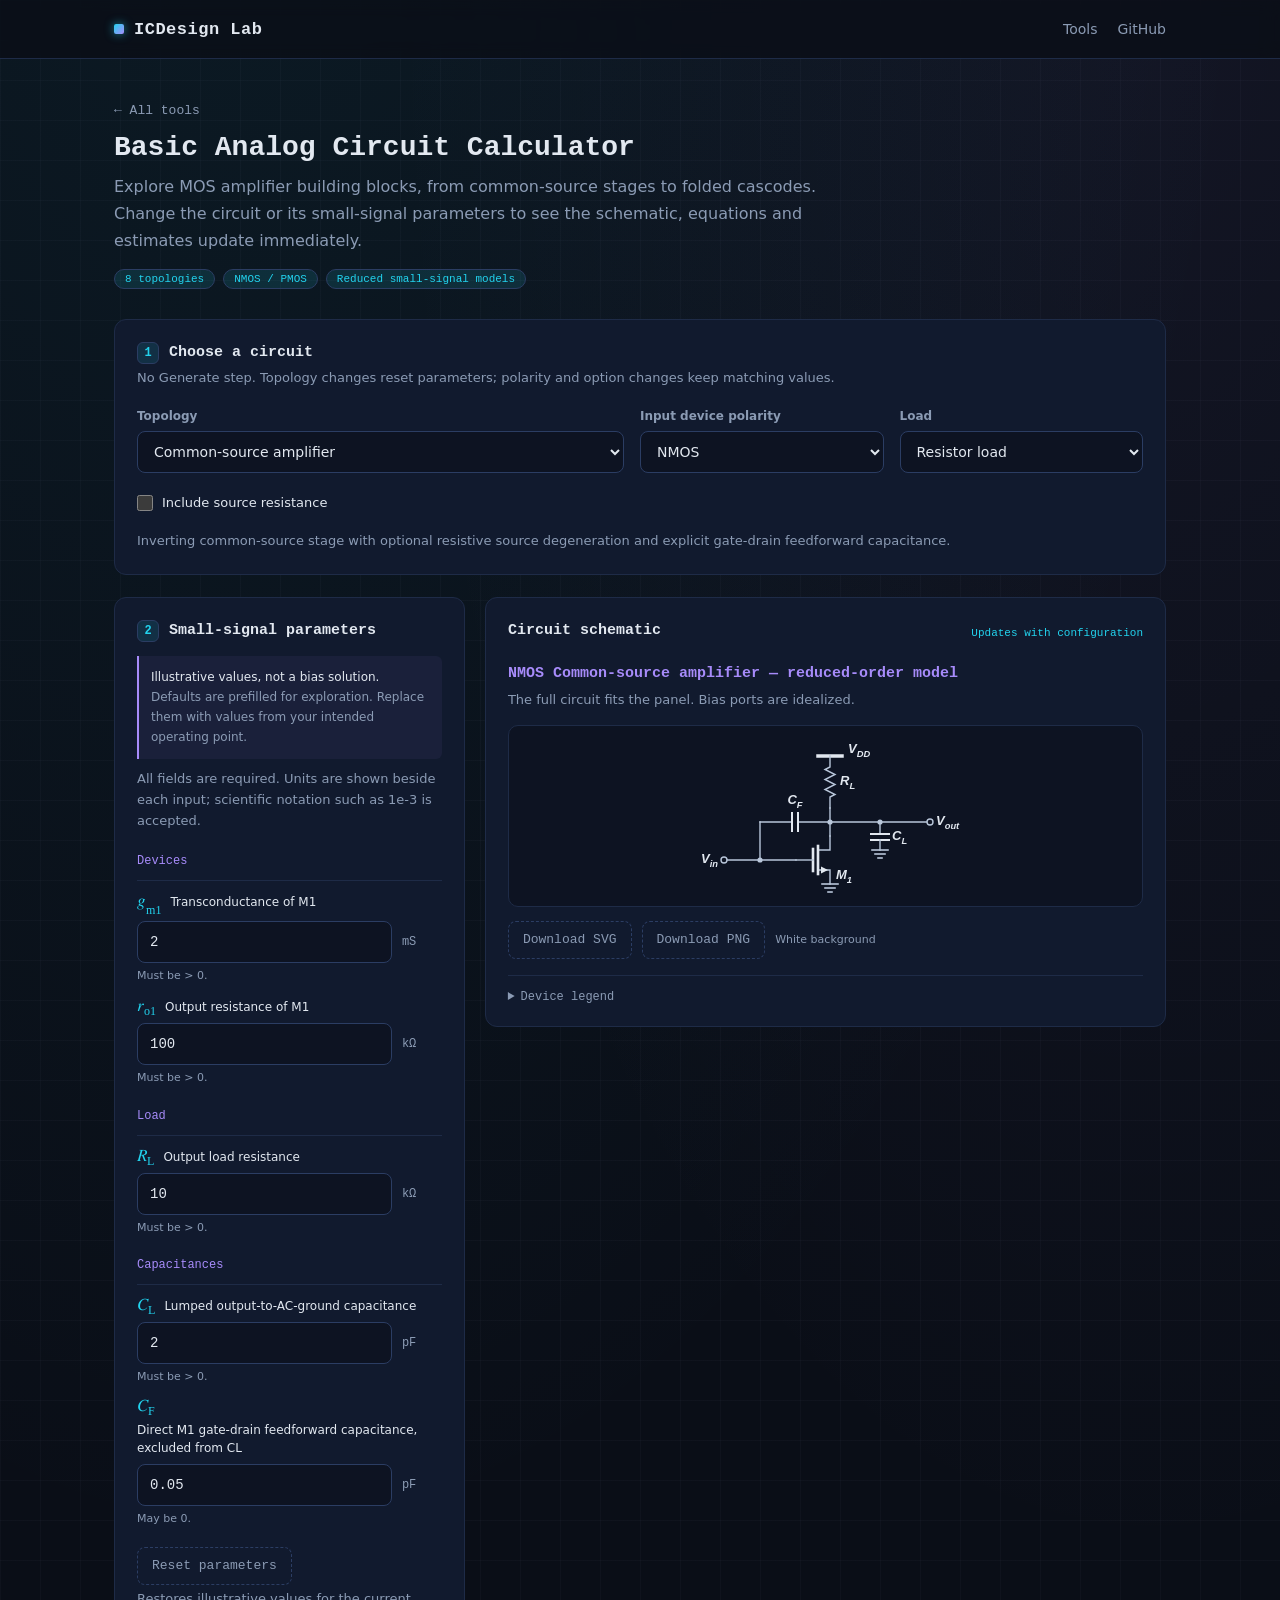
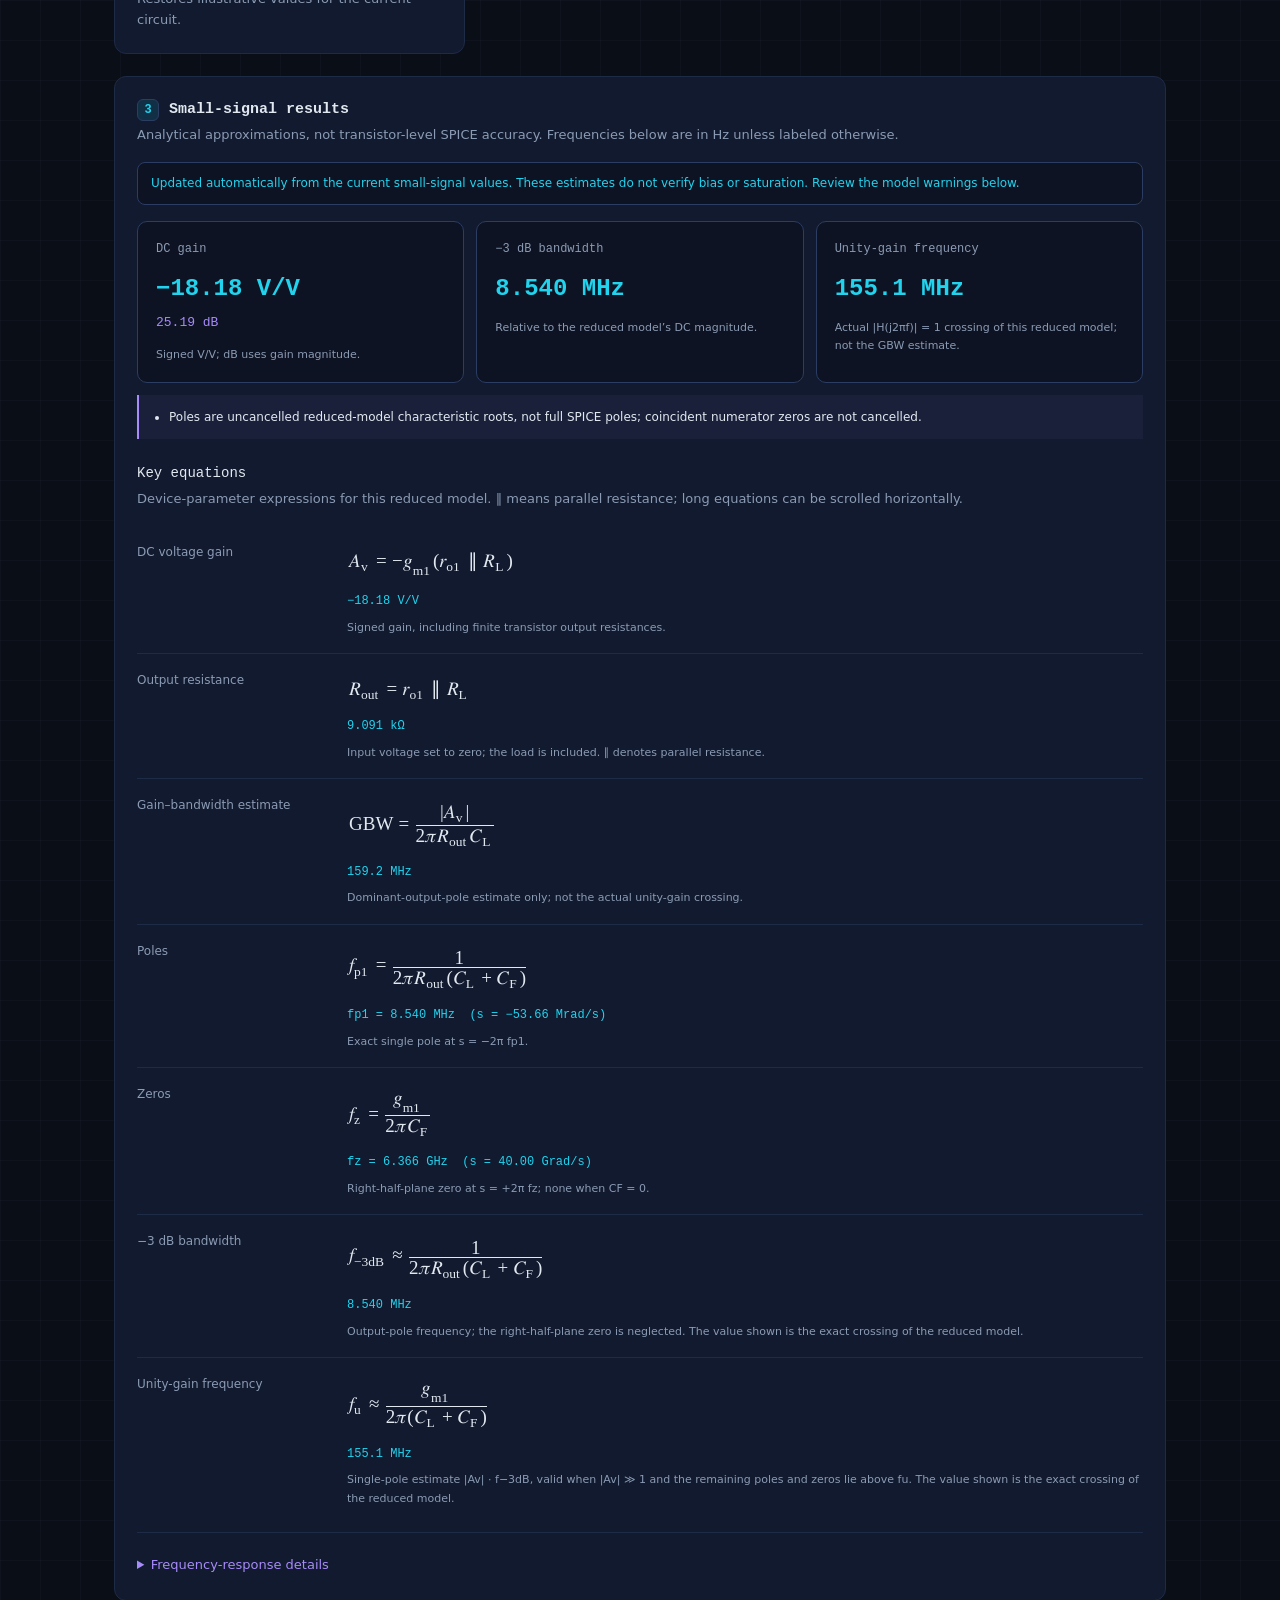
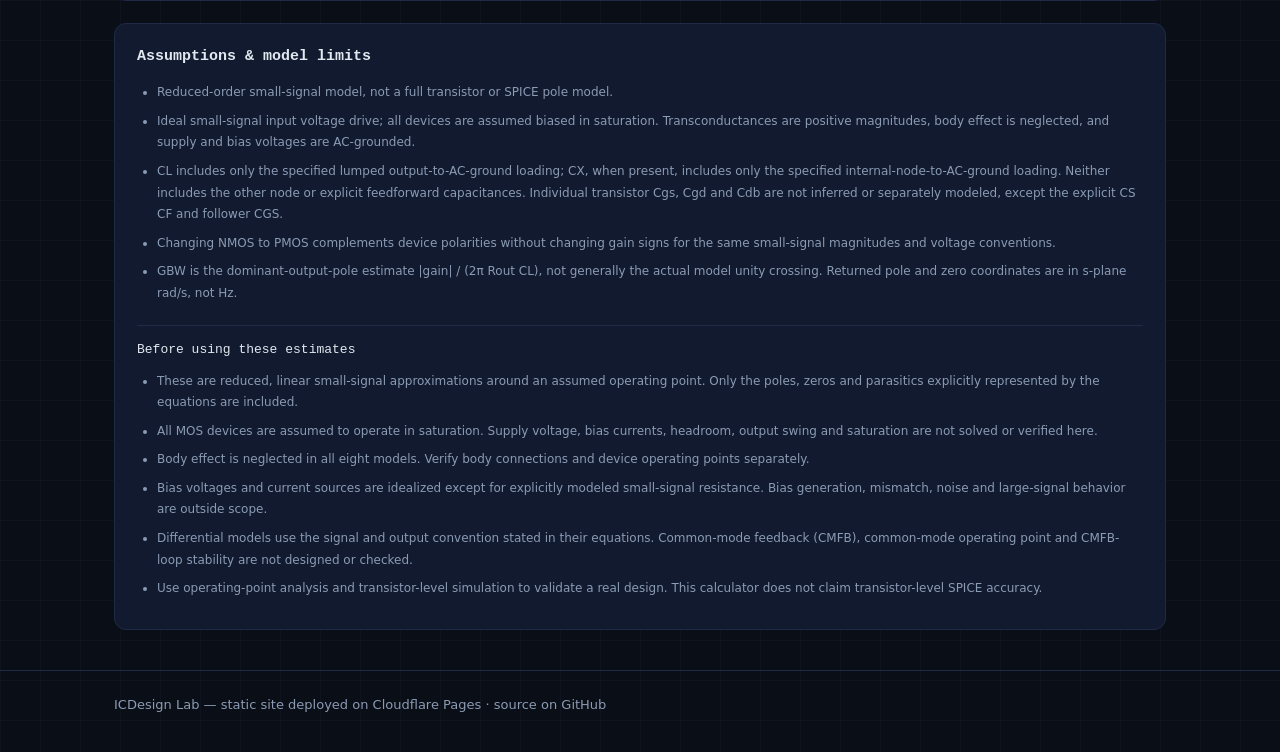
==== commit 0ae03dfe: "feat(analog): redraw schematics in textbook style and add PNG export Show bandwidth, pole, and zero " ====
--- a/tools/analog-calculator.html
+++ b/tools/analog-calculator.html
@@ -86,14 +86,14 @@
           <span class="analog-live-label">Updates with configuration</span>
         </div>
         <h3 class="analog-circuit-title" id="analog-circuit-title">Small-signal amplifier</h3>
-        <p class="hint" id="analog-schematic-help">The full circuit fits the panel. Choose Actual size for readable labels, then scroll or swipe to pan. Bias ports are idealized.</p>
-        <div class="circuit-box" id="analog-schematic" role="region" aria-label="Circuit schematic" aria-describedby="analog-schematic-help" tabindex="0">
+        <p class="hint" id="analog-schematic-help">The full circuit fits the panel. Bias ports are idealized.</p>
+        <div class="circuit-box" id="analog-schematic" role="region" aria-label="Circuit schematic" aria-describedby="analog-schematic-help">
           <p class="analog-placeholder">Loading schematic…</p>
         </div>
         <div class="analog-toolbar">
-          <button class="btn-add" id="analog-schematic-size" type="button" aria-controls="analog-schematic" aria-pressed="false" disabled>Actual size</button>
-          <button class="btn-add" id="analog-download-svg" type="button" disabled>Download schematic SVG</button>
-          <span class="hint">White-background, scalable SVG</span>
+          <button class="btn-add" id="analog-download-svg" type="button" disabled>Download SVG</button>
+          <button class="btn-add" id="analog-download-png" type="button" disabled>Download PNG</button>
+          <span class="hint">White background</span>
         </div>
         <p class="hint" id="analog-download-status" role="status" aria-live="polite"></p>
         <details class="analog-legend" id="analog-legend" hidden>
--- a/assets/css/analog-calculator.css
+++ b/assets/css/analog-calculator.css
@@ -89,11 +89,7 @@
   width: 100%;
   max-width: 100%;
   min-width: 0;
-  max-height: 580px;
-  overflow: auto;
-  overscroll-behavior: contain;
-  scrollbar-color: var(--border-strong) var(--bg-soft);
-  scrollbar-width: thin;
+  overflow: hidden;
 }
 .analog-page .circuit-box svg {
   display: block;
@@ -104,7 +100,6 @@
   max-height: 578px;
   margin: 0 auto;
 }
-.analog-page .circuit-box.analog-actual-size svg { max-width: none; max-height: none; }
 .analog-page .analog-placeholder { margin: 0; padding: 32px 18px; color: var(--muted); font-size: 13px; }
 .analog-page .analog-toolbar { display: flex; align-items: center; flex-wrap: wrap; gap: 10px; margin-top: 14px; }
 .analog-page .btn-add { min-height: 38px; max-width: 100%; white-space: normal; line-height: 1.5; }
@@ -225,6 +220,5 @@
   .analog-page .analog-metric-value { font-size: 23px; }
   .analog-page .analog-formulas > div { grid-template-columns: minmax(0, 1fr); gap: 5px; }
   .analog-page .analog-formulas dt { color: var(--violet); }
-  .analog-page .circuit-box { max-height: 470px; }
-  .analog-page .circuit-box:not(.analog-actual-size) svg { max-height: 468px; }
-}
+  .analog-page .circuit-box svg { max-height: 468px; }
+}
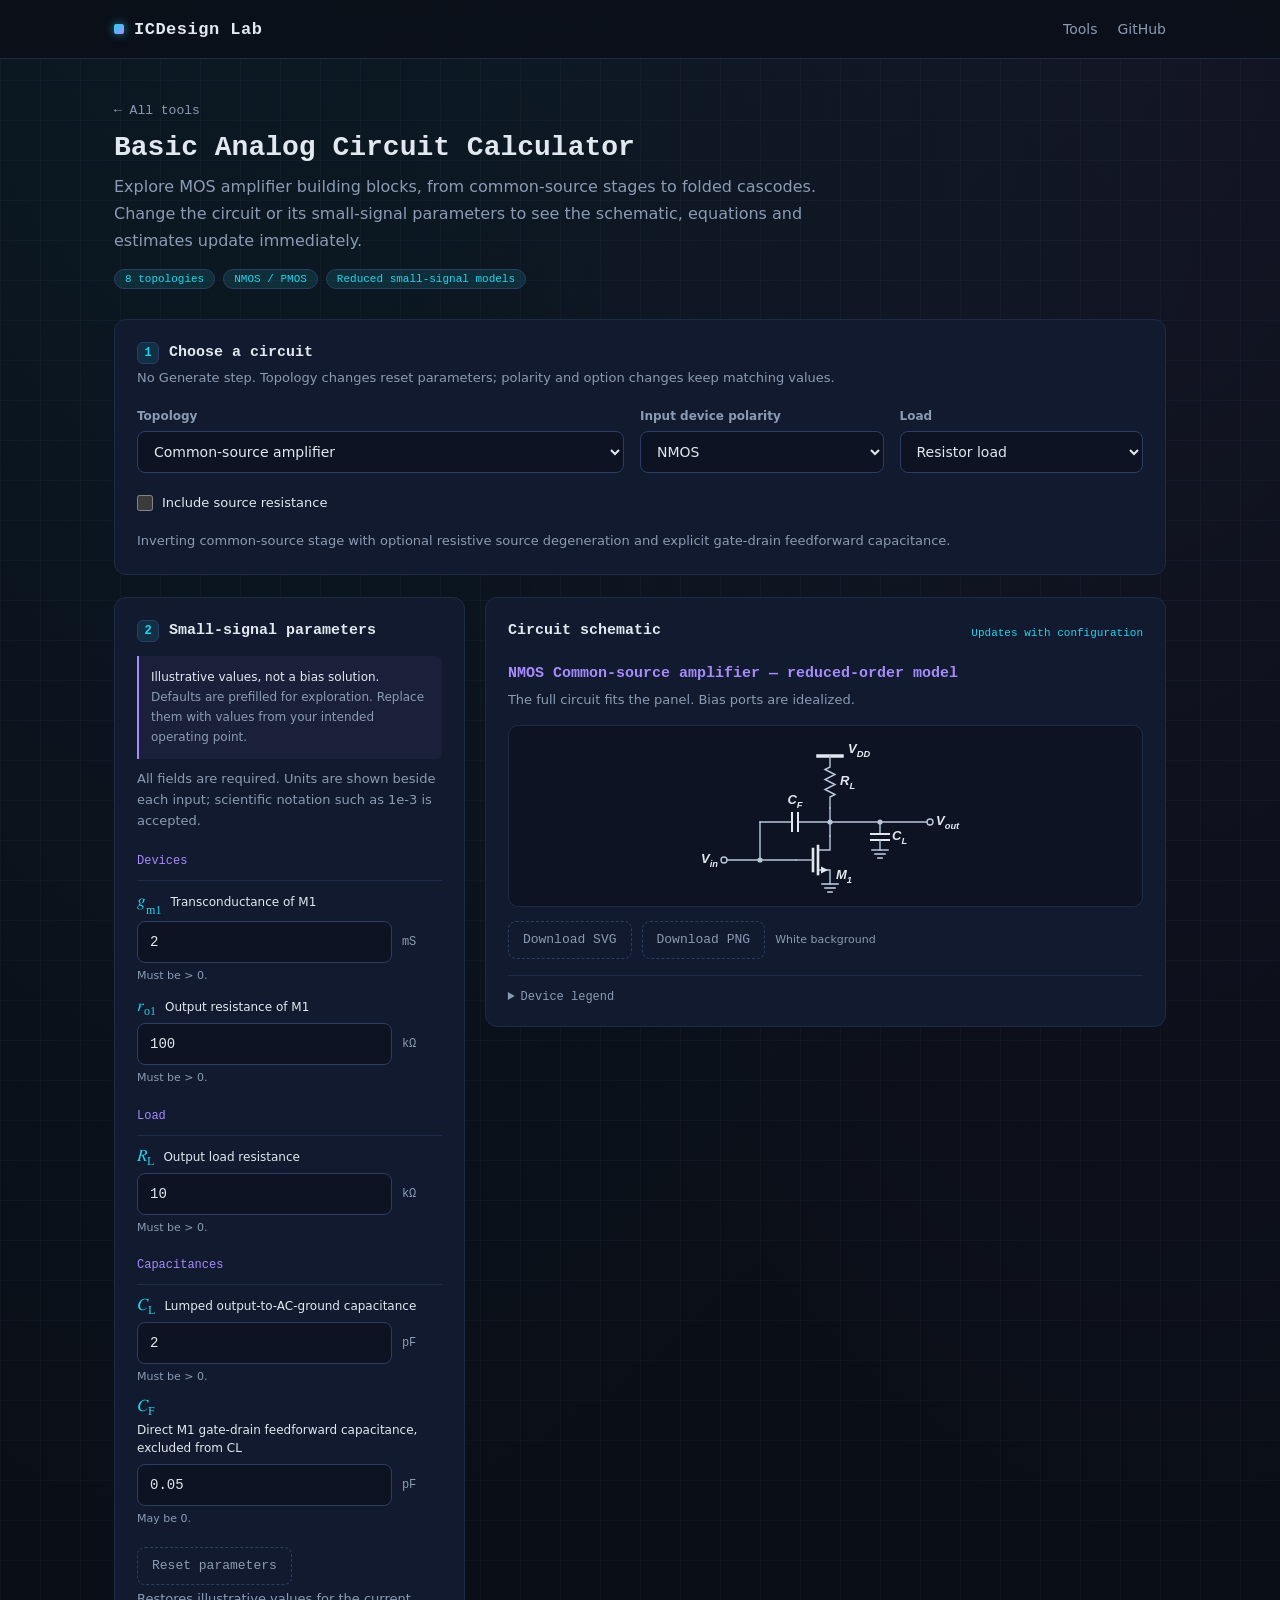
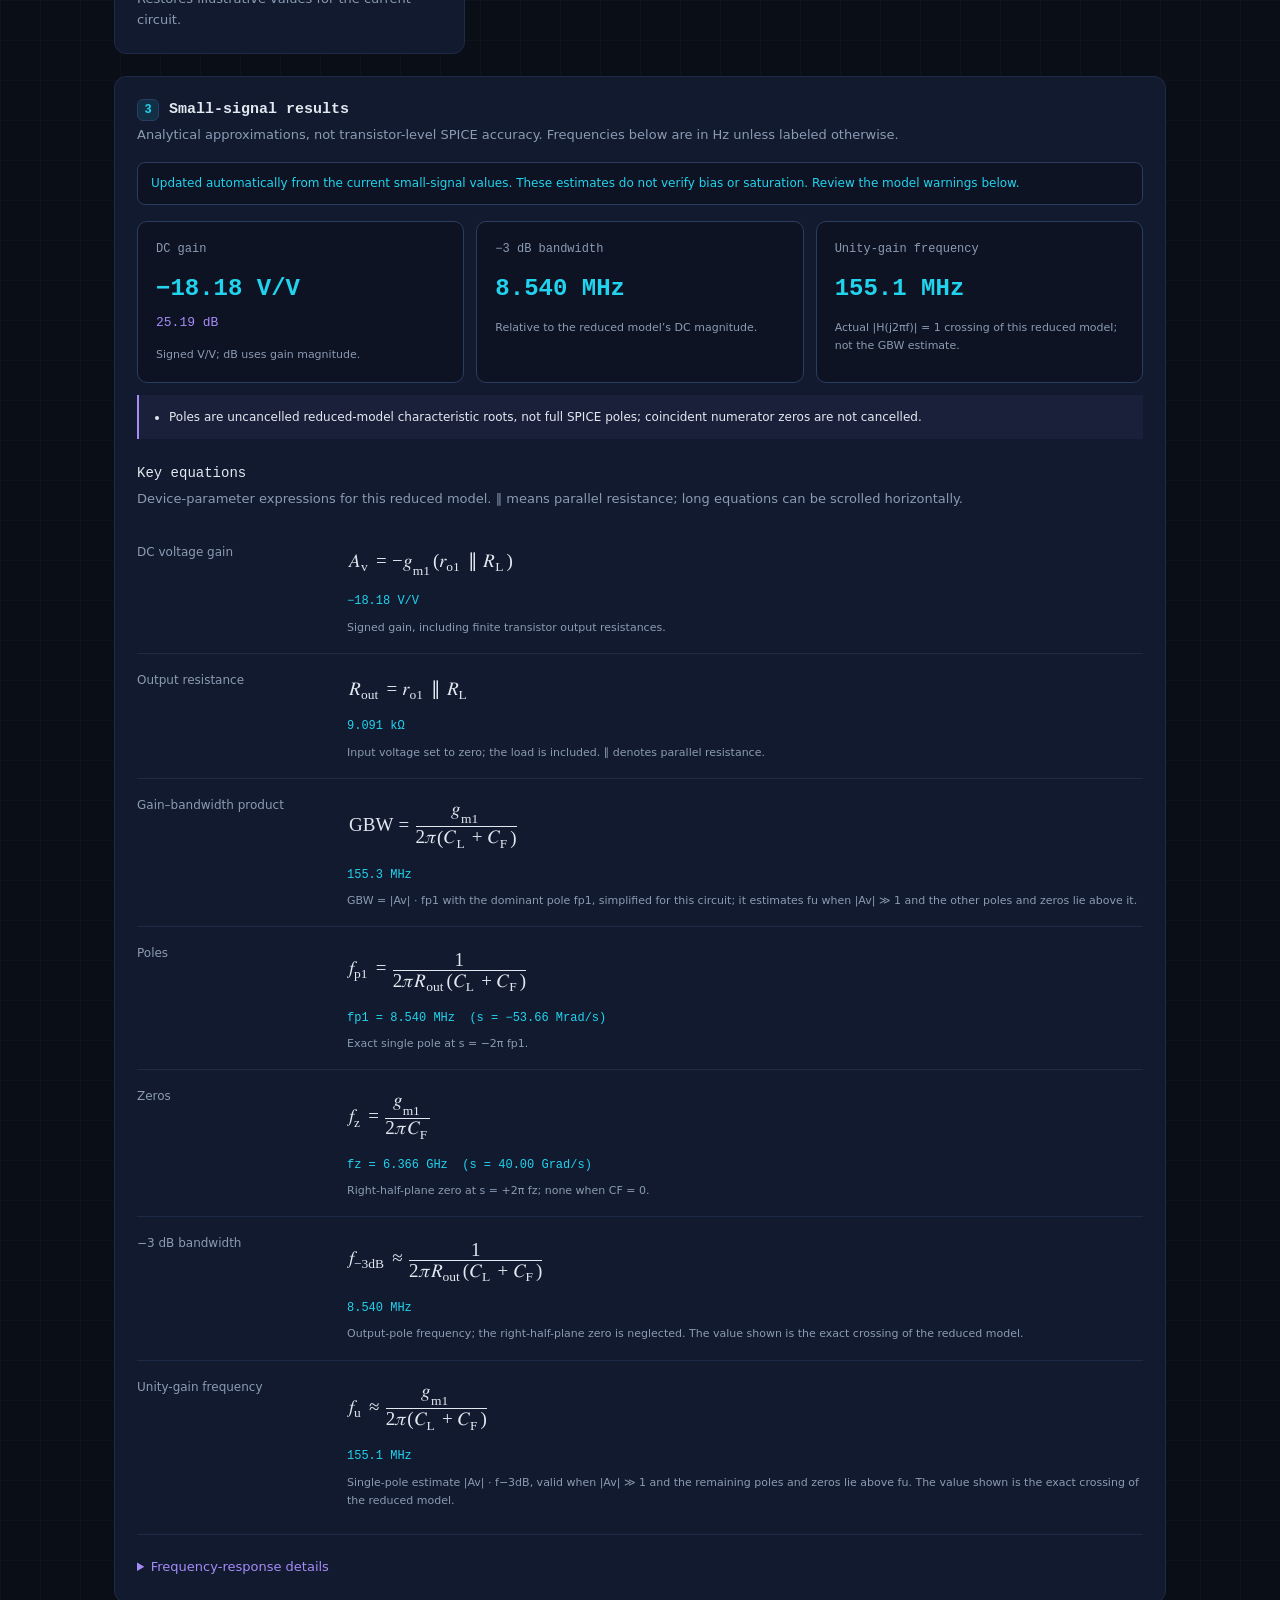
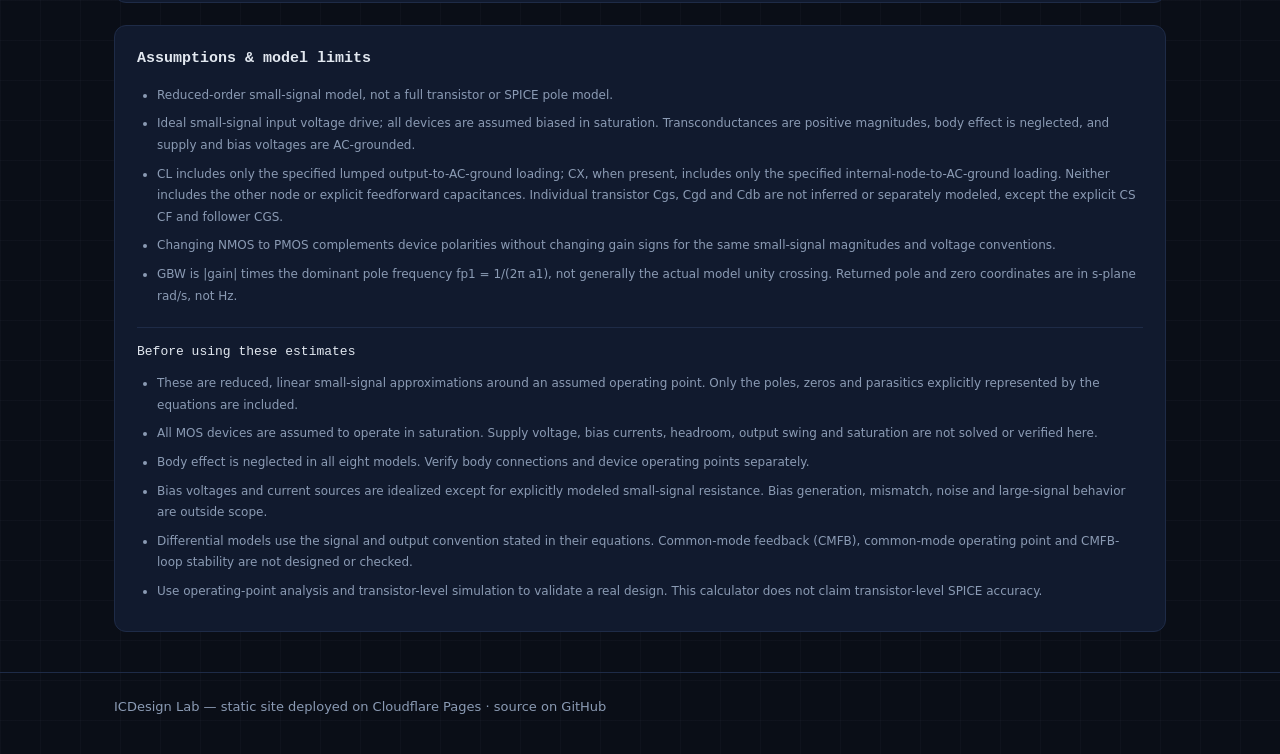
==== commit f8a86283: "perf(site): speed up page navigation over slow links Link to clean URLs to skip the Pages .html redi" ====
--- a/tools/analog-calculator.html
+++ b/tools/analog-calculator.html
@@ -8,6 +8,7 @@
   <link rel="stylesheet" href="../assets/css/style.css">
   <link rel="stylesheet" href="../assets/css/analog-calculator.css">
   <link rel="icon" href="data:image/svg+xml,&lt;svg xmlns='http://www.w3.org/2000/svg' viewBox='0 0 16 16'&gt;&lt;rect x='2' y='2' width='12' height='12' rx='2' fill='%2322d3ee'/&gt;&lt;/svg&gt;">
+  <script type="speculationrules">{"prerender":[{"where":{"href_matches":"/*"},"eagerness":"moderate"}]}</script>
   <script src="../assets/js/analog-core.js" defer></script>
   <script src="../assets/js/analog-schematic.js" defer></script>
   <script src="../assets/js/analog-ui.js" defer></script>
@@ -15,9 +16,9 @@
 <body class="analog-page">
   <header class="topbar">
     <div class="topbar-inner">
-      <a class="brand" href="../index.html"><span class="chip-dot"></span>ICDesign Lab</a>
+      <a class="brand" href="/"><span class="chip-dot"></span>ICDesign Lab</a>
       <nav class="topnav" aria-label="Main navigation">
-        <a href="../index.html">Tools</a>
+        <a href="/">Tools</a>
         <a href="https://github.com/rodddddy/icdesign" target="_blank" rel="noopener">GitHub</a>
       </nav>
     </div>
@@ -25,7 +26,7 @@
 
   <main class="wrap">
     <div class="tool-header">
-      <a class="back-link" href="../index.html">&larr; All tools</a>
+      <a class="back-link" href="/">&larr; All tools</a>
       <h1>Basic Analog Circuit Calculator</h1>
       <p>Explore MOS amplifier building blocks, from common-source stages to folded cascodes.
          Change the circuit or its small-signal parameters to see the schematic, equations and estimates update immediately.</p>
--- a/assets/css/analog-calculator.css
+++ b/assets/css/analog-calculator.css
@@ -75,7 +75,13 @@
 }
 .analog-page .analog-workspace > .panel { margin: 0; }
 .analog-page .analog-parameters-panel { grid-area: parameters; }
-.analog-page .analog-preview-panel { grid-area: schematic; }
+.analog-page .analog-preview-panel {
+  grid-area: schematic;
+  position: sticky;
+  top: 74px;
+  max-height: calc(100vh - 90px);
+  overflow-y: auto;
+}
 .analog-page .analog-section-head {
   display: flex;
   align-items: center;
@@ -199,6 +205,7 @@
 
 @media (max-width: 800px) {
   .analog-page .analog-workspace { grid-template-columns: minmax(0, 1fr); grid-template-areas: "schematic" "parameters"; }
+  .analog-page .analog-preview-panel { position: static; max-height: none; overflow-y: visible; }
   .analog-page #analog-parameters { display: grid; grid-template-columns: repeat(2, minmax(0, 1fr)); column-gap: 22px; }
   .analog-page .analog-config-grid { grid-template-columns: repeat(2, minmax(0, 1fr)); }
   .analog-page .analog-topology-control { grid-column: 1 / -1; }
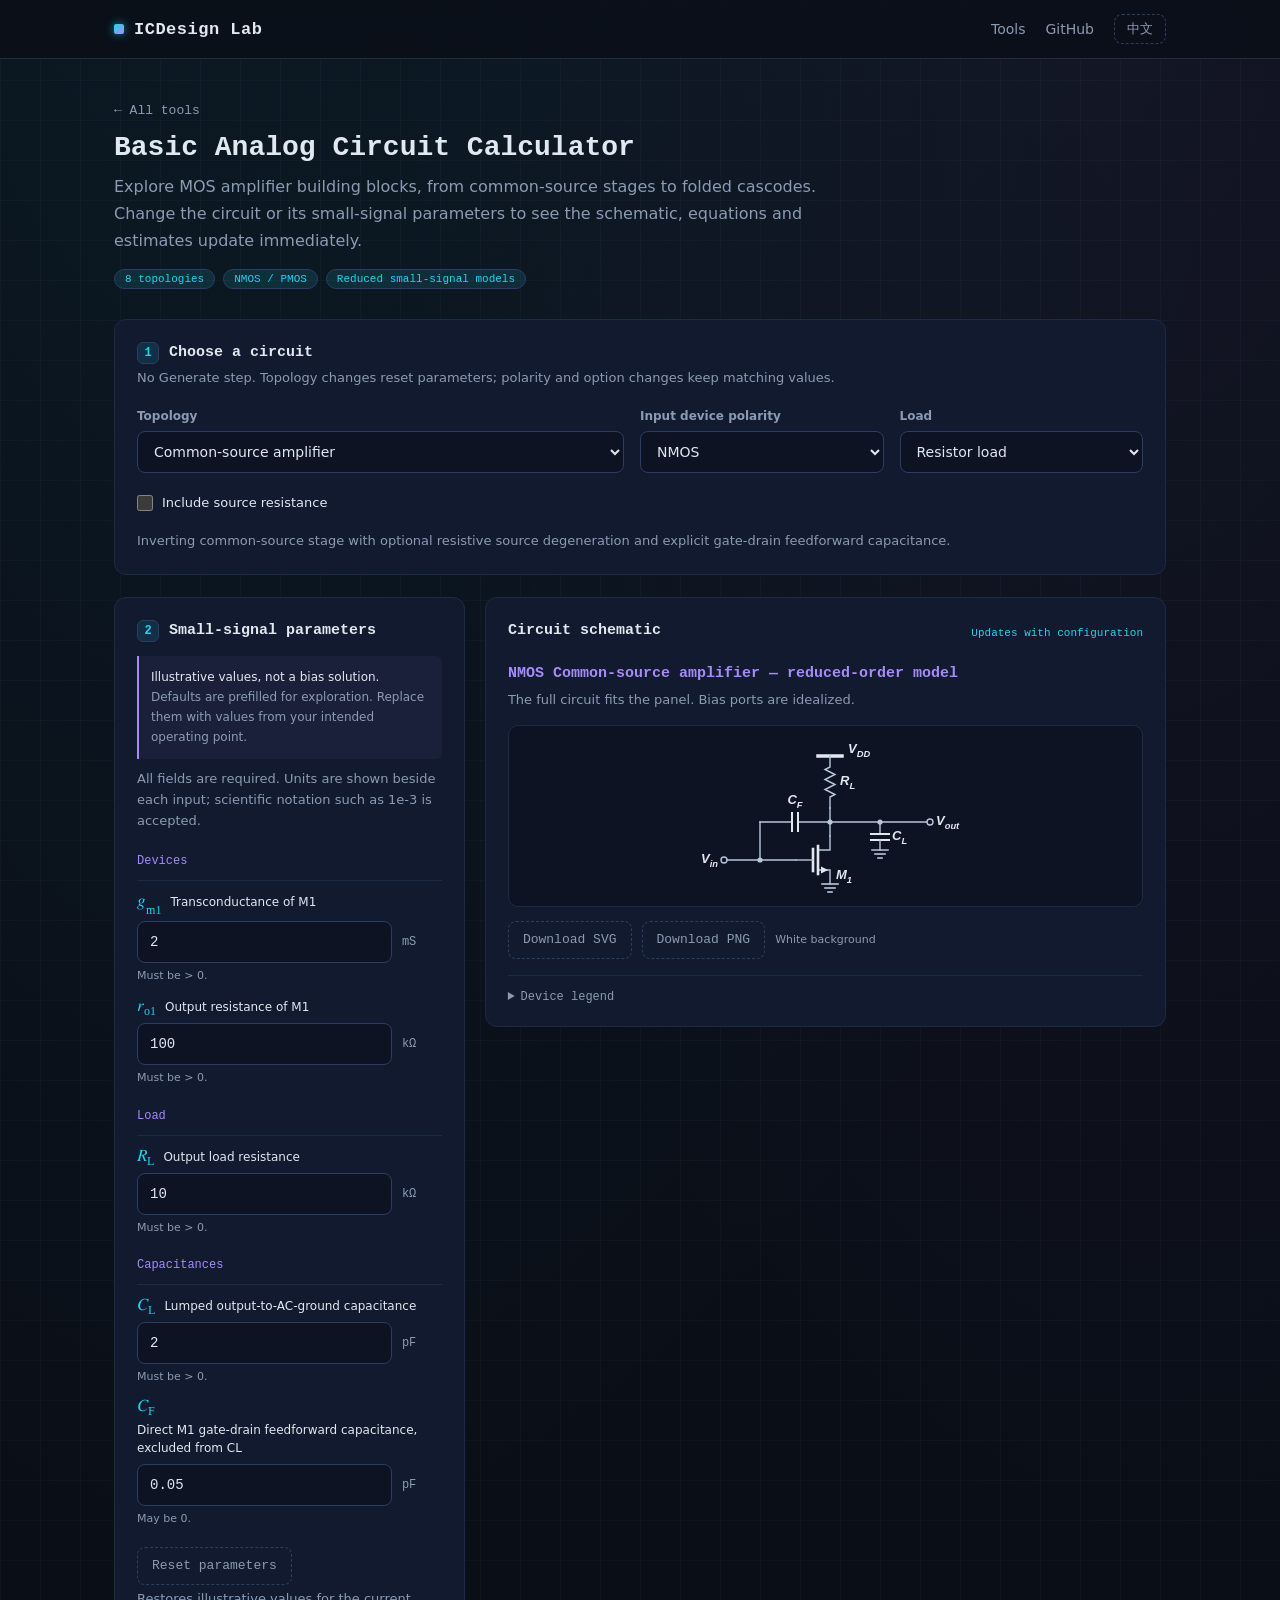
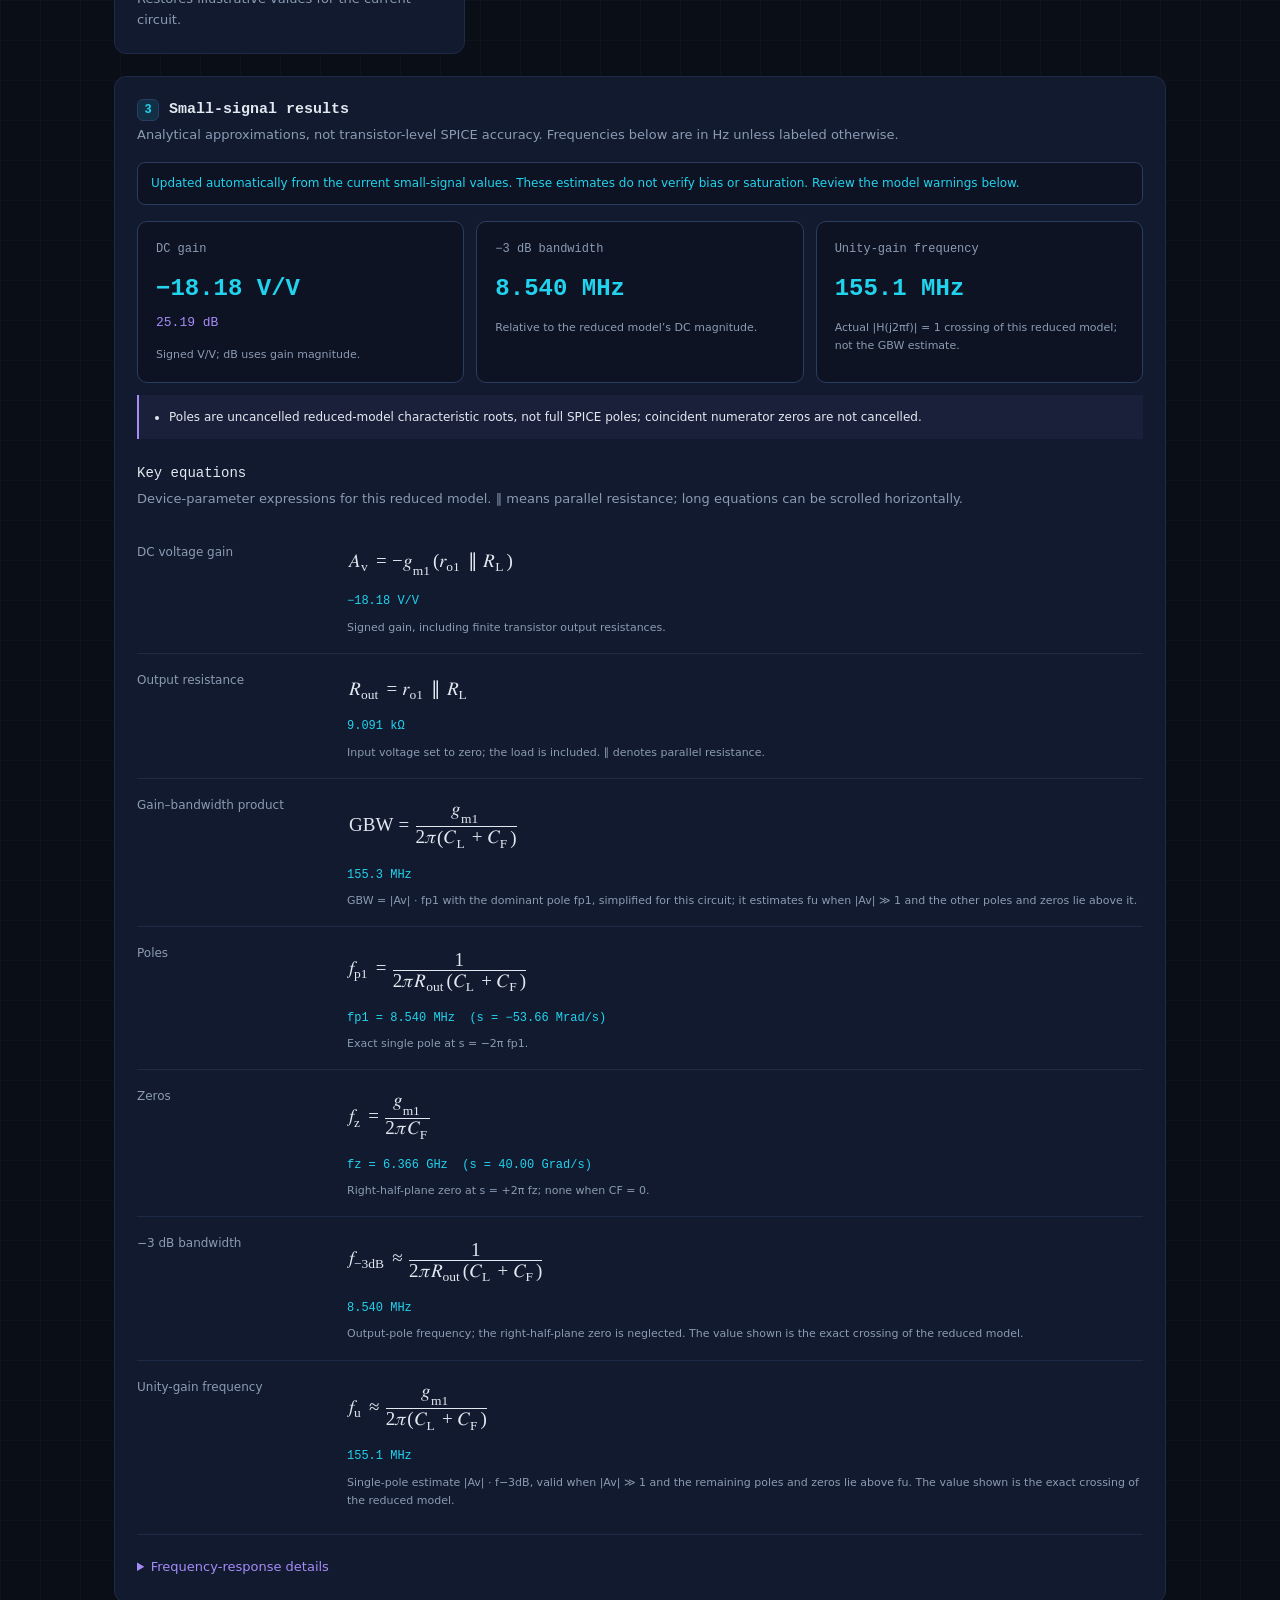
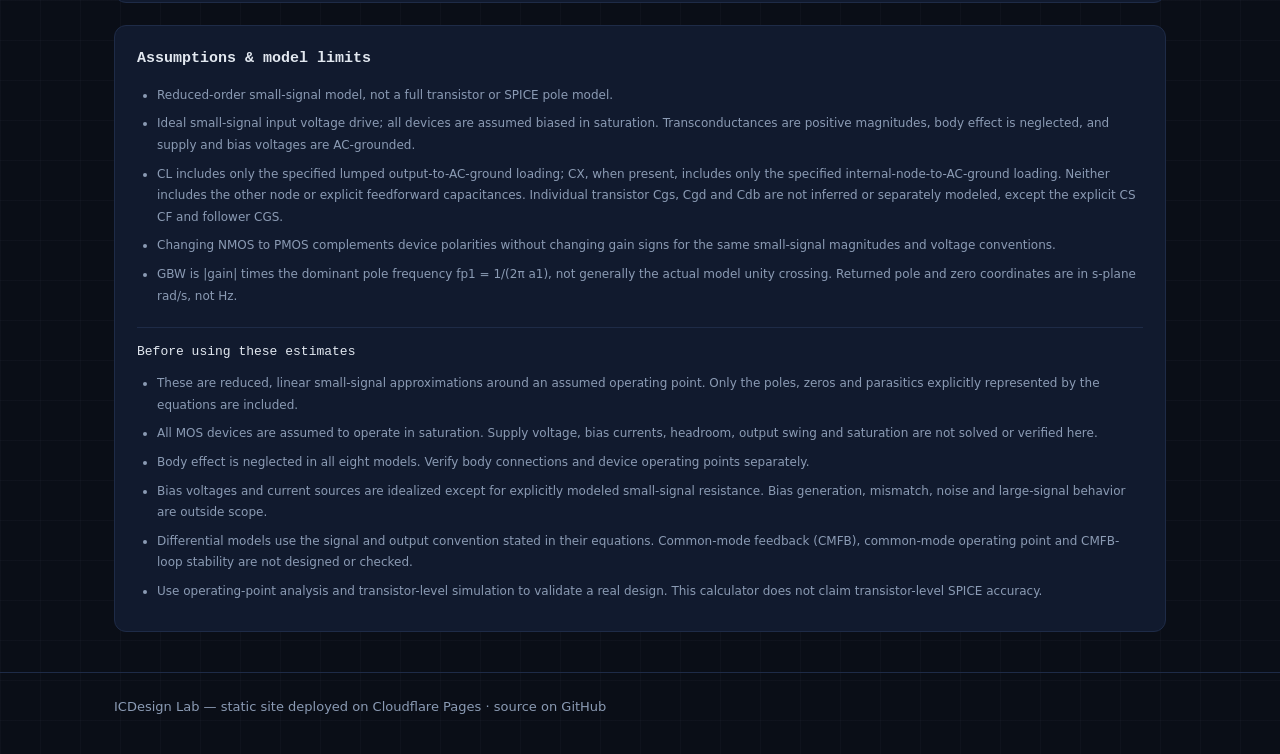
==== commit 70368343: "feat(site): add English/Chinese UI toggle and refocus home intro on analog IC design aids The top-ri" ====
--- a/tools/analog-calculator.html
+++ b/tools/analog-calculator.html
@@ -12,6 +12,7 @@
   <script src="../assets/js/analog-core.js" defer></script>
   <script src="../assets/js/analog-schematic.js" defer></script>
   <script src="../assets/js/analog-ui.js" defer></script>
+  <script src="../assets/js/i18n.js"></script>
 </head>
 <body class="analog-page">
   <header class="topbar">
@@ -20,6 +21,7 @@
       <nav class="topnav" aria-label="Main navigation">
         <a href="/">Tools</a>
         <a href="https://github.com/rodddddy/icdesign" target="_blank" rel="noopener">GitHub</a>
+        <button class="lang-toggle" id="lang-toggle" type="button" lang="zh-CN" title="切换到中文" aria-label="切换到中文" data-no-i18n>中文</button>
       </nav>
     </div>
   </header>
--- a/assets/css/style.css
+++ b/assets/css/style.css
@@ -64,9 +64,15 @@
   background: linear-gradient(135deg, var(--accent), var(--violet));
   box-shadow: 0 0 10px rgba(34, 211, 238, 0.6);
 }
-.topnav { margin-left: auto; display: flex; gap: 20px; font-size: 14px; }
+.topnav { margin-left: auto; display: flex; align-items: center; gap: 20px; font-size: 14px; }
 .topnav a { color: var(--muted); }
 .topnav a:hover { color: var(--text); text-decoration: none; }
+.lang-toggle {
+  min-width: 52px; background: transparent; border: 1px dashed var(--border-strong); color: var(--muted);
+  border-radius: 8px; padding: 5px 10px; font-size: 13px; cursor: pointer; font-family: var(--mono);
+}
+.lang-toggle:hover { color: var(--accent); border-color: var(--accent); }
+.lang-toggle:focus-visible { outline: 2px solid var(--accent); outline-offset: 3px; }
 
 .hero { padding: 72px 0 32px; }
 .hero h1 {
